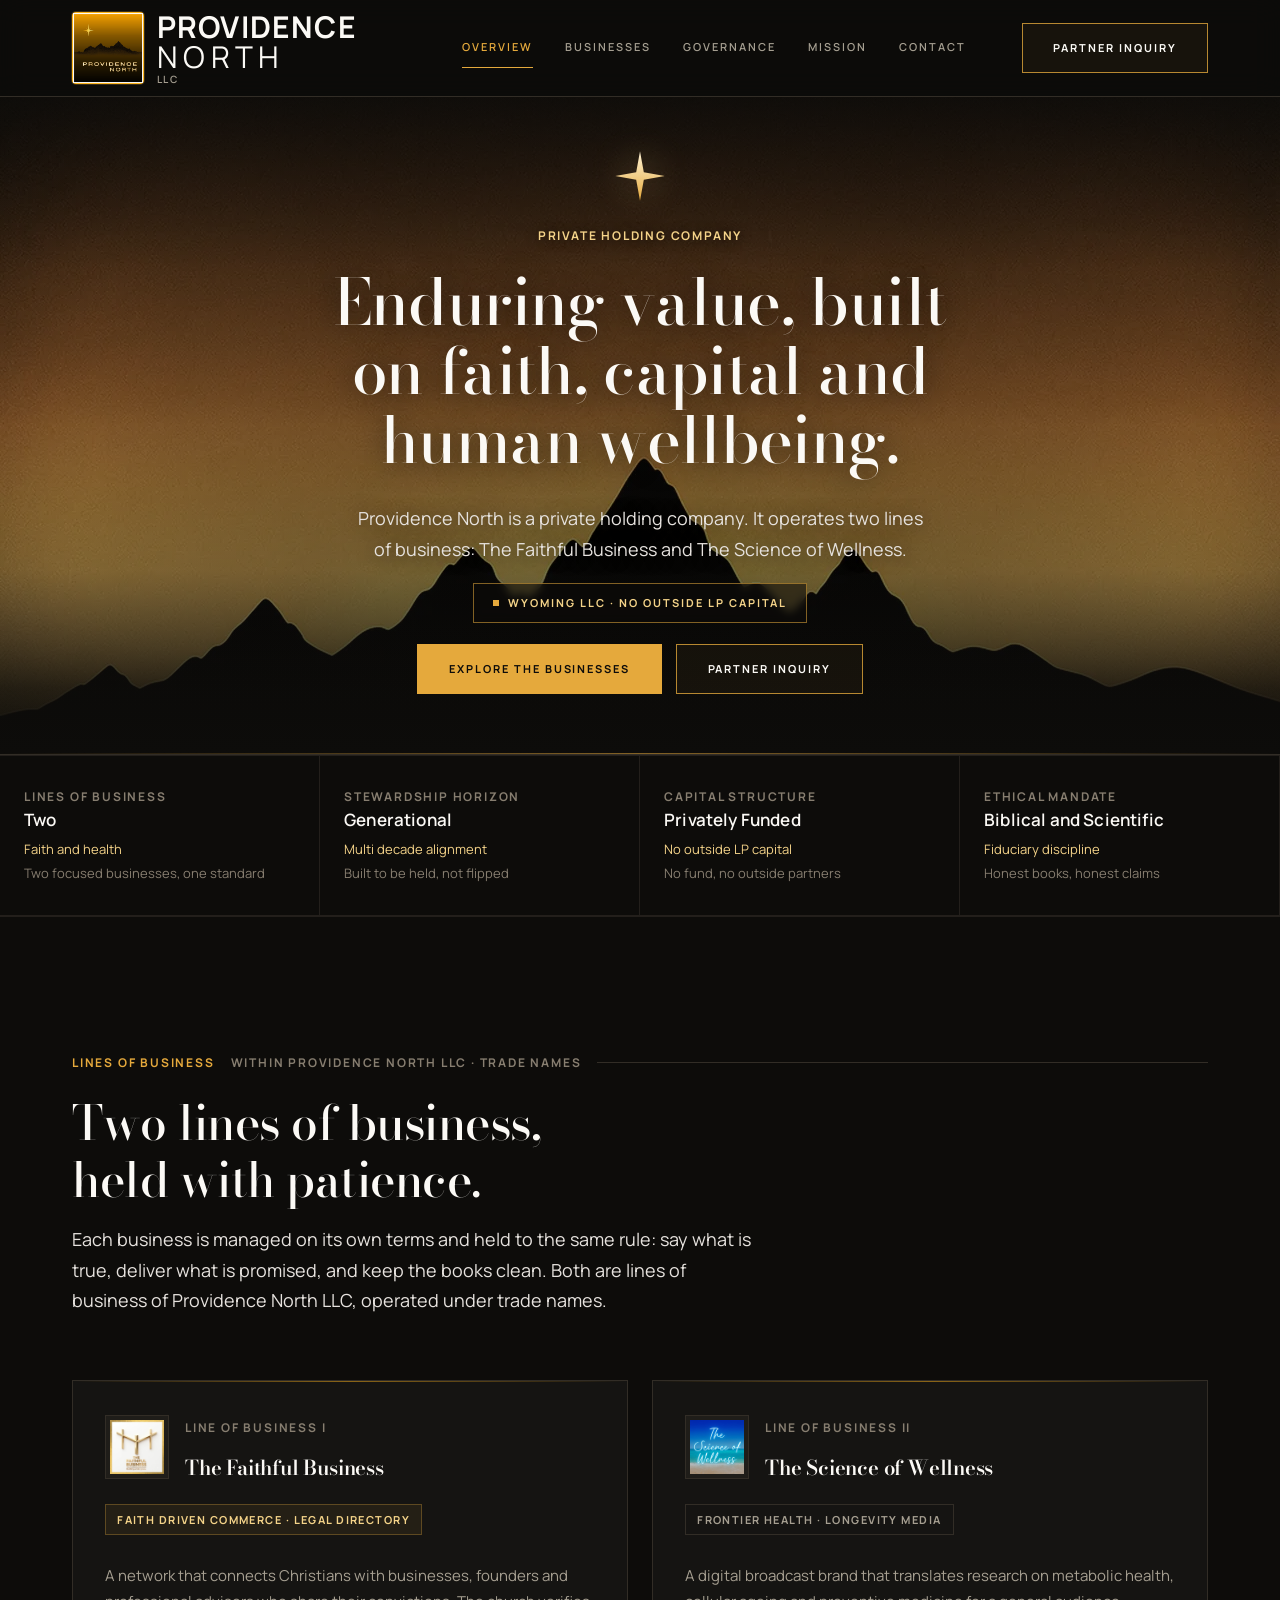
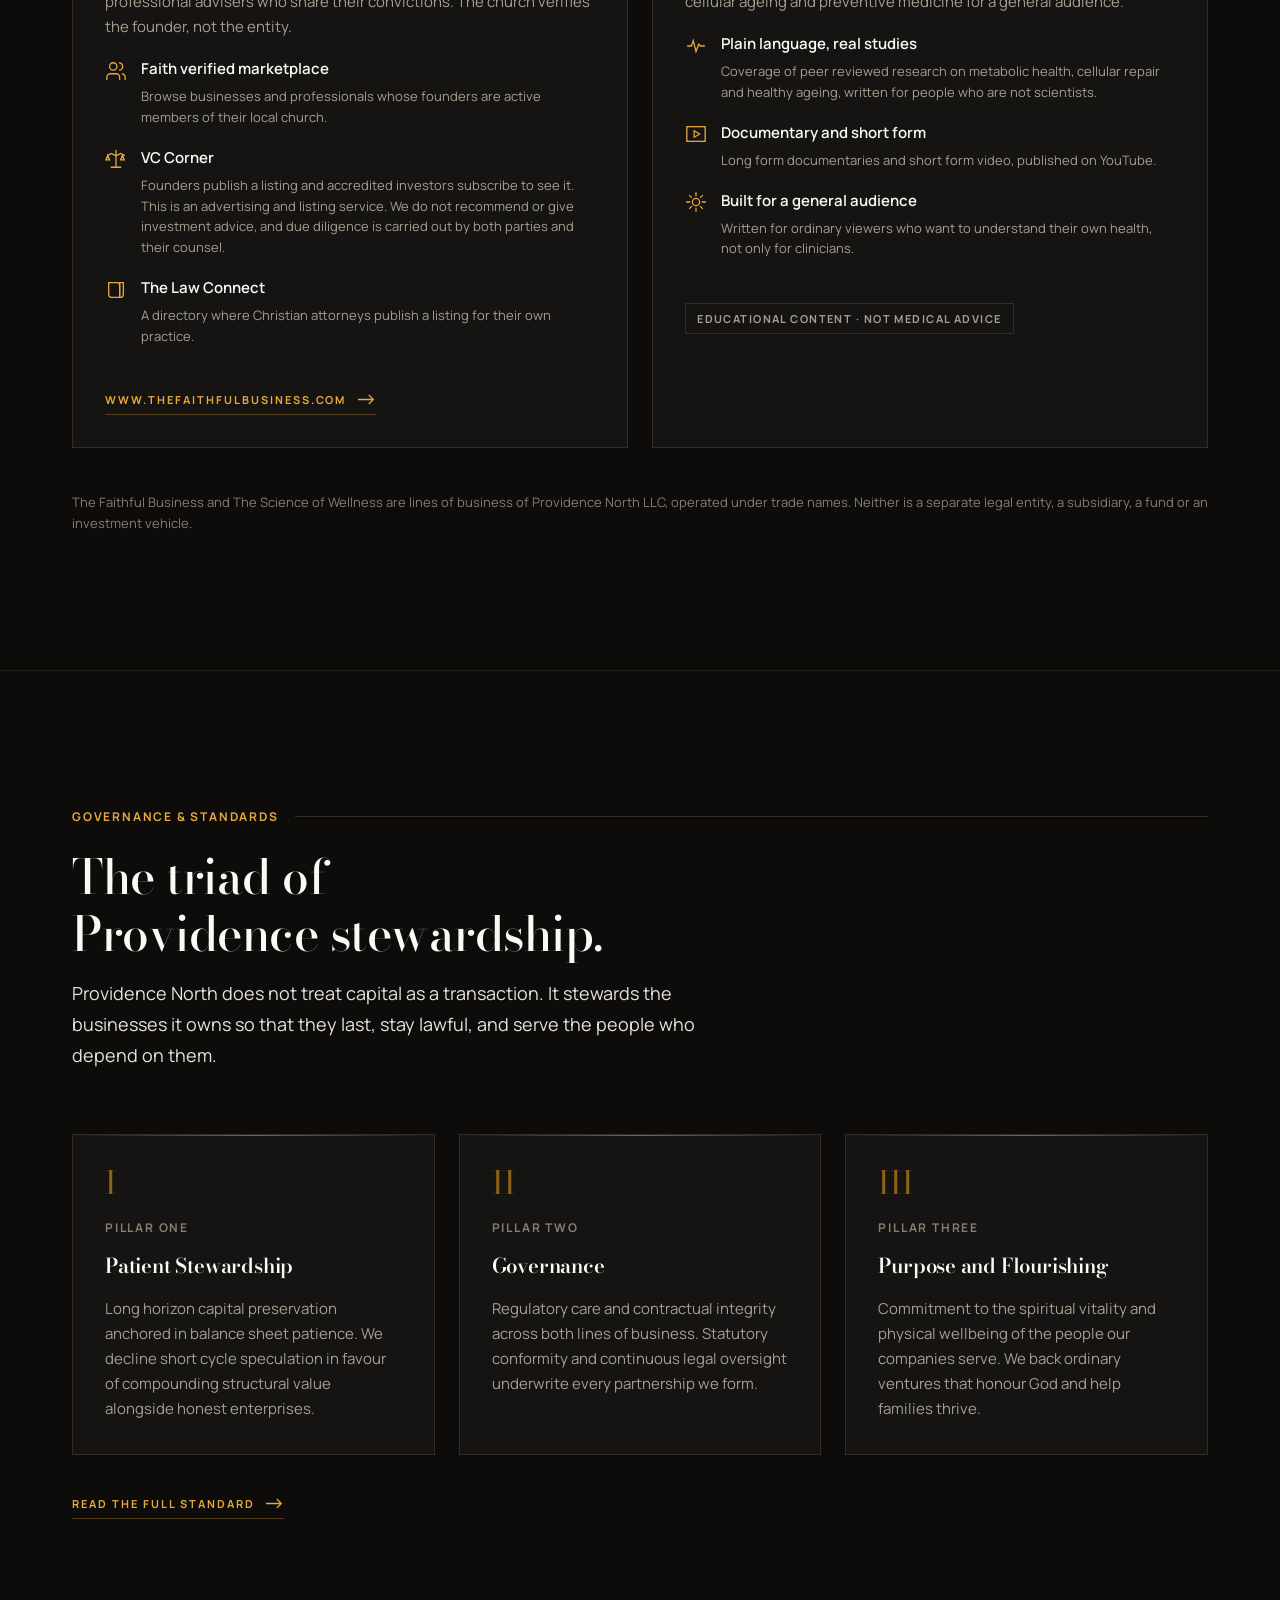
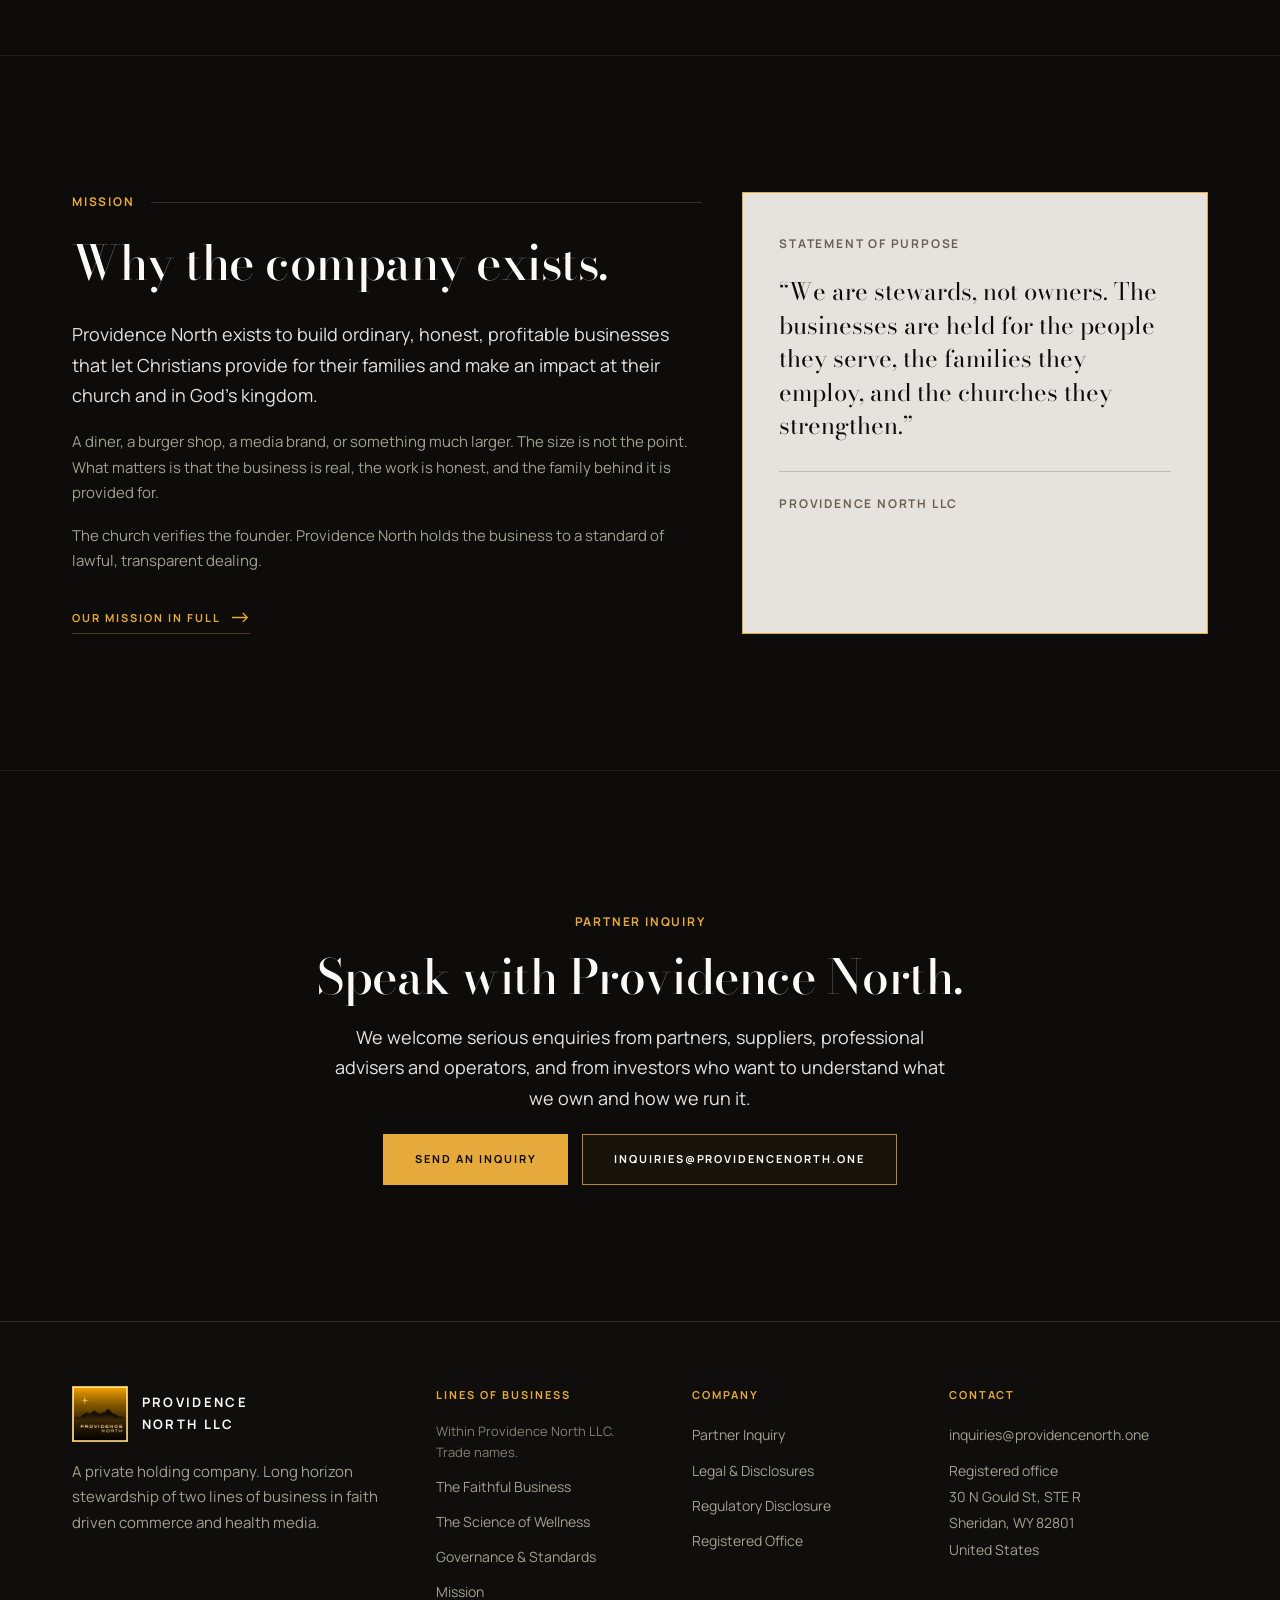
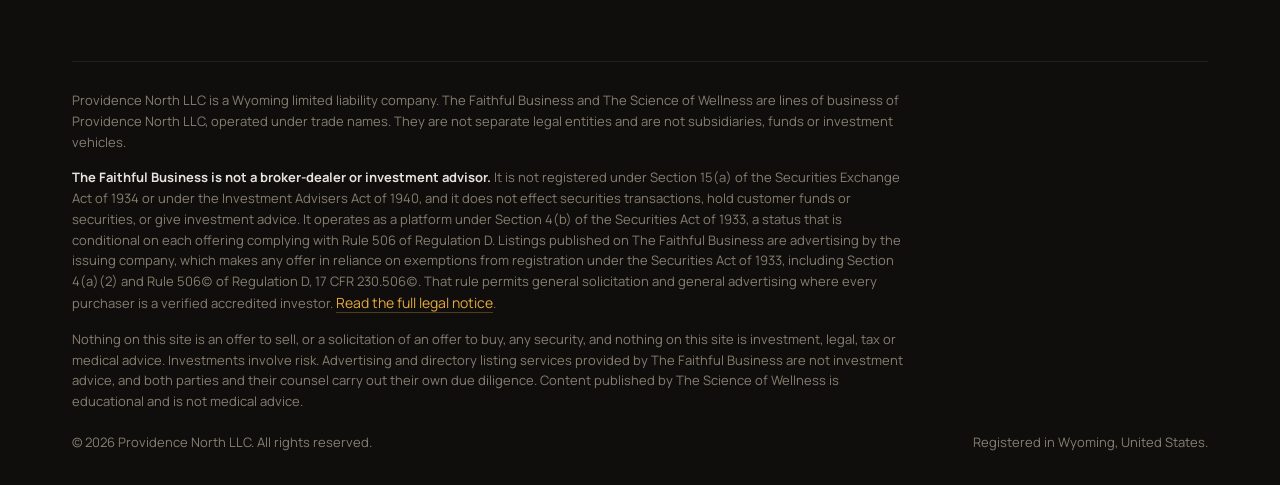
==== index.html @ 48fbd6d4 "Task 285: remove all Thailand references — delete Operations section (Bangkok, Thailand) from footer" ====
<!doctype html>
<html lang="en">
<head>
<meta charset="utf-8">
<meta name="viewport" content="width=device-width,initial-scale=1">
<title>Providence North LLC | Private holding company</title>
<meta name="description" content="Providence North LLC is a private Wyoming holding company operating The Faithful Business and The Science of Wellness.">
<link rel="canonical" href="https://providencenorth.one/index.html">
<meta property="og:type" content="website">
<meta property="og:site_name" content="Providence North LLC">
<meta property="og:title" content="Providence North LLC | Private holding company">
<meta property="og:description" content="Providence North LLC is a private Wyoming holding company operating The Faithful Business and The Science of Wellness.">
<meta property="og:url" content="https://providencenorth.one/index.html">
<meta property="og:image" content="https://providencenorth.one/og-image.jpg">
<meta name="twitter:card" content="summary_large_image">
<meta name="theme-color" content="#0D0C0A">
<link rel="icon" href="/favicon.svg" type="image/svg+xml">
<link rel="icon" href="/assets/img/favicon-32.png" sizes="32x32">
<link rel="apple-touch-icon" href="/assets/img/apple-touch-icon.png">
<link rel="preload" href="/assets/fonts/bodoni-moda-latin-400_700.woff2" as="font" type="font/woff2" crossorigin>
<link rel="preload" href="/assets/fonts/manrope-latin-400.woff2" as="font" type="font/woff2" crossorigin>
<link rel="stylesheet" href="/assets/css/main.css?v=76284c10">
<script type="application/ld+json">{"@context":"https://schema.org","@type":"Organization","name":"Providence North LLC","url":"https://providencenorth.one","logo":"https://providencenorth.one/assets/img/providence-north-logo.png","email":"inquiries@providencenorth.one","address":{"@type":"PostalAddress","streetAddress":"30 N Gould St, STE R","addressLocality":"Sheridan","addressRegion":"WY","postalCode":"82801","addressCountry":"US"},"subOrganization":[{"@type":"Organization","name":"The Faithful Business","url":"https://www.thefaithfulbusiness.com"},{"@type":"Organization","name":"The Science of Wellness"}]}</script>
</head>
<body>
<a class="skip" href="#main">Skip to content</a>
<header class="hdr">
  <div class="wrap hdr-in">
    <a class="brand" href="/" aria-label="Providence North LLC, home">
      <img class="brand-mark" src="/assets/img/brand-mark@2x.png" alt="" width="72" height="72">
      <span class="brand-txt">
        <span class="brand-name"><span class="ln1">Providence</span><span class="ln2">North</span></span>
        <span class="brand-sub">LLC</span>
      </span>
    </a>
    <nav class="nav" aria-label="Primary"><a href="/index.html" aria-current="page">Overview</a><a href="/portfolio.html">Businesses</a><a href="/governance.html">Governance</a><a href="/mission.html">Mission</a><a href="/contact.html">Contact</a></nav>
    <a class="btn btn-ghost hdr-cta" href="/contact.html">Partner Inquiry</a>
    <button class="burger" id="burger" aria-label="Menu" aria-expanded="false"><i></i><i></i><i></i></button>
  </div>
  <nav class="mnav" id="mnav" aria-label="Mobile"><a href="/index.html" aria-current="page">Overview</a><a href="/portfolio.html">Businesses</a><a href="/governance.html">Governance</a><a href="/mission.html">Mission</a><a href="/contact.html">Contact</a><a href="/contact.html">Partner Inquiry</a></nav>
</header>
<section class="hero">
  <div class="hero-bg"><picture>
    <source type="image/webp" sizes="100vw" srcset="/assets/img/sky-field-760.webp 760w, /assets/img/sky-field-1280.webp 1280w, /assets/img/sky-field-2400.webp 2400w">
    <source type="image/jpeg" sizes="100vw" srcset="/assets/img/sky-field-760.jpg 760w, /assets/img/sky-field-1280.jpg 1280w, /assets/img/sky-field-2400.jpg 2400w">
    <img src="/assets/img/sky-field-1280.jpg" alt="" role="presentation" fetchpriority="high" width="2400" height="1300">
  </picture></div>
  <div class="hero-scrim" aria-hidden="true"></div>
  <div class="wrap hero-in">
    <svg class="hero-star" width="64" height="64" viewBox="0 0 24 24" aria-hidden="true"><defs><linearGradient id="sg64" x1="0" y1="1" x2="0" y2="0"><stop offset="0" stop-color="#E5A93C"/><stop offset="1" stop-color="#FFF3D6"/></linearGradient></defs><path d="M12 1 L13.7 10.3 L23 12 L13.7 13.7 L12 23 L10.3 13.7 L1 12 L10.3 10.3 Z" fill="url(#sg64)"/></svg>
    <span class="label label-gold">Private holding company</span>
    <h1 class="display">Enduring value, built on faith, capital and human wellbeing.</h1>
    <p class="lead">Providence North is a private holding company. It operates two lines of business: The Faithful Business and The Science of Wellness.</p>
    <div class="hero-pill"><span class="dot"></span>Wyoming LLC &middot; No outside LP capital</div>
    <div class="hero-cta">
      <a class="btn btn-primary" href="/portfolio.html">Explore the businesses</a>
      <a class="btn btn-ghost" href="/contact.html">Partner Inquiry</a>
    </div>
  </div>
  <div class="hairline"></div>
</section>
<section aria-label="Company at a glance">
  <div class="pillars">
      <div class="pillar"><div class="label">Lines of Business</div><div class="k">Two</div><div class="v">Faith and health</div><div class="u">Two focused businesses, one standard</div></div>
      <div class="pillar"><div class="label">Stewardship Horizon</div><div class="k">Generational</div><div class="v">Multi decade alignment</div><div class="u">Built to be held, not flipped</div></div>
      <div class="pillar"><div class="label">Capital Structure</div><div class="k">Privately Funded</div><div class="v">No outside LP capital</div><div class="u">No fund, no outside partners</div></div>
      <div class="pillar"><div class="label">Ethical Mandate</div><div class="k">Biblical and Scientific</div><div class="v">Fiduciary discipline</div><div class="u">Honest books, honest claims</div></div>
  </div>
</section>
<section class="sec" id="portfolio">
  <div class="wrap">
    <div class="eyebrow-row"><span class="label label-gold">Lines of Business</span><span class="label">Within Providence North LLC &middot; Trade Names</span></div>
    <h2 class="h2" style="max-width:24ch">Two lines of business, held with patience.</h2>
    <p class="lead mt-s" style="max-width:62ch">Each business is managed on its own terms and held to the same rule: say what is true, deliver what is promised, and keep the books clean. Both are lines of business of Providence North LLC, operated under trade names.</p>

    <div class="grid2 mt-xl">
      <article class="card" id="faithful-business">
        <div class="entity-head">
          <img src="/assets/img/the-faithful-business-logo.png" alt="The Faithful Business logo">
          <div><span class="label">Line of Business I</span><h3 class="h3 mt-s">The Faithful Business</h3></div>
        </div>
        <span class="chip">Faith driven commerce &middot; Legal directory</span>
        <p class="body mt-m">A network that connects Christians with businesses, founders and professional advisers who share their convictions. The church verifies the founder, not the entity.</p>
        <div class="feat"><svg viewBox="0 0 24 24" fill="none" stroke="#E5A93C" stroke-width="1.4" stroke-linecap="square"><path d="M16 21v-2a4 4 0 0 0-4-4H6a4 4 0 0 0-4 4v2"/><circle cx="9" cy="7" r="4"/><path d="M22 21v-2a4 4 0 0 0-3-3.87"/><path d="M16 3.13A4 4 0 0 1 16 11"/></svg><div><div class="ft">Faith verified marketplace</div><div class="fb">Browse businesses and professionals whose founders are active members of their local church.</div></div></div>
        <div class="feat"><svg viewBox="0 0 24 24" fill="none" stroke="#E5A93C" stroke-width="1.4" stroke-linecap="square"><path d="M12 3v18M7 21h10M3 8l4-2 4 2M13 8l4-2 4 2"/><path d="M3 8l-2 5h4zM19 8l-2 5h4z"/></svg><div><div class="ft">VC Corner</div><div class="fb">Founders publish a listing and accredited investors subscribe to see it. This is an advertising and listing service. We do not recommend or give investment advice, and due diligence is carried out by both parties and their counsel.</div></div></div>
        <div class="feat"><svg viewBox="0 0 24 24" fill="none" stroke="#E5A93C" stroke-width="1.4" stroke-linecap="square"><path d="M4 4h9a3 3 0 0 1 3 3v13H7a3 3 0 0 1-3-3z"/><path d="M20 4h-4v16h1a3 3 0 0 0 3-3z"/></svg><div><div class="ft">The Law Connect</div><div class="fb">A directory where Christian attorneys publish a listing for their own practice.</div></div></div>
        <a class="tlink mt-l" href="https://www.thefaithfulbusiness.com" rel="noopener" target="_blank" style="display:inline-flex">www.thefaithfulbusiness.com <svg class="chev" viewBox="0 0 20 12" width="18" height="11" fill="none" stroke="#E5A93C" stroke-width="1.4"><path d="M0 6h17M12 1l5 5-5 5"/></svg></a>
      </article>

      <article class="card" id="science-of-wellness">
        <div class="entity-head">
          <img src="/assets/img/the-science-of-wellness-logo.png" alt="The Science of Wellness logo">
          <div><span class="label">Line of Business II</span><h3 class="h3 mt-s">The Science of Wellness</h3></div>
        </div>
        <span class="chip chip-mute">Frontier health &middot; Longevity media</span>
        <p class="body mt-m">A digital broadcast brand that translates research on metabolic health, cellular ageing and preventive medicine for a general audience.</p>
        <div class="feat"><svg viewBox="0 0 24 24" fill="none" stroke="#E5A93C" stroke-width="1.4" stroke-linecap="square"><path d="M3 12h4l2-6 3 12 3-8 2 2h4"/></svg><div><div class="ft">Plain language, real studies</div><div class="fb">Coverage of peer reviewed research on metabolic health, cellular repair and healthy ageing, written for people who are not scientists.</div></div></div>
        <div class="feat"><svg viewBox="0 0 24 24" fill="none" stroke="#E5A93C" stroke-width="1.4" stroke-linecap="square"><rect x="2" y="4" width="20" height="16"/><path d="M10 8.5l6 3.5-6 3.5z"/></svg><div><div class="ft">Documentary and short form</div><div class="fb">Long form documentaries and short form video, published on YouTube.</div></div></div>
        <div class="feat"><svg viewBox="0 0 24 24" fill="none" stroke="#E5A93C" stroke-width="1.4" stroke-linecap="square"><circle cx="12" cy="12" r="4"/><path d="M12 2v3M12 19v3M2 12h3M19 12h3M5 5l2 2M17 17l2 2M19 5l-2 2M7 17l-2 2"/></svg><div><div class="ft">Built for a general audience</div><div class="fb">Written for ordinary viewers who want to understand their own health, not only for clinicians.</div></div></div>
        <span class="chip chip-mute mt-l" style="display:inline-flex">Educational content &middot; Not medical advice</span>
      </article>
    </div>
    <p class="small mt-l">The Faithful Business and The Science of Wellness are lines of business of Providence North LLC, operated under trade names. Neither is a separate legal entity, a subsidiary, a fund or an investment vehicle.</p>
  </div>
</section>
<section class="sec" id="governance">
  <div class="wrap">
    <div class="eyebrow-row"><span class="label label-gold">Governance &amp; Standards</span></div>
    <h2 class="h2" style="max-width:26ch">The triad of Providence stewardship.</h2>
    <p class="lead mt-s" style="max-width:62ch">Providence North does not treat capital as a transaction. It stewards the businesses it owns so that they last, stay lawful, and serve the people who depend on them.</p>
    <div class="grid3 mt-xl">
      <div class="card">
        <span class="triad-no">I</span>
        <span class="label mt-s" style="display:block">Pillar One</span>
        <h3 class="h3 mt-s">Patient Stewardship</h3>
        <p class="body mt-s">Long horizon capital preservation anchored in balance sheet patience. We decline short cycle speculation in favour of compounding structural value alongside honest enterprises.</p>
      </div>
      <div class="card">
        <span class="triad-no">II</span>
        <span class="label mt-s" style="display:block">Pillar Two</span>
        <h3 class="h3 mt-s">Governance</h3>
        <p class="body mt-s">Regulatory care and contractual integrity across both lines of business. Statutory conformity and continuous legal oversight underwrite every partnership we form.</p>
      </div>
      <div class="card">
        <span class="triad-no">III</span>
        <span class="label mt-s" style="display:block">Pillar Three</span>
        <h3 class="h3 mt-s">Purpose and Flourishing</h3>
        <p class="body mt-s">Commitment to the spiritual vitality and physical wellbeing of the people our companies serve. We back ordinary ventures that honour God and help families thrive.</p>
      </div>
    </div>
    <a class="tlink mt-l" href="/governance.html" style="display:inline-flex;margin-top:2.5rem">Read the full standard <svg class="chev" viewBox="0 0 20 12" width="18" height="11" fill="none" stroke="#E5A93C" stroke-width="1.4"><path d="M0 6h17M12 1l5 5-5 5"/></svg></a>
  </div>
</section>
<section class="sec" id="mission">
  <div class="wrap">
    <div class="split">
      <div>
        <div class="eyebrow-row"><span class="label label-gold">Mission</span></div>
        <h2 class="h2">Why the company exists.</h2>
        <div class="stack mt-m">
          <p class="lead">Providence North exists to build ordinary, honest, profitable businesses that let Christians provide for their families and make an impact at their church and in God's kingdom.</p>
          <p class="body">A diner, a burger shop, a media brand, or something much larger. The size is not the point. What matters is that the business is real, the work is honest, and the family behind it is provided for.</p>
          <p class="body">The church verifies the founder. Providence North holds the business to a standard of lawful, transparent dealing.</p>
        </div>
        <a class="tlink mt-l" href="/mission.html" style="display:inline-flex;margin-top:2.2rem">Our mission in full <svg class="chev" viewBox="0 0 20 12" width="18" height="11" fill="none" stroke="#E5A93C" stroke-width="1.4"><path d="M0 6h17M12 1l5 5-5 5"/></svg></a>
      </div>
      <div class="ivory">
        <span class="label">Statement of Purpose</span>
        <p style="font-family:var(--font-display);font-size:1.5rem;line-height:1.4;margin-top:1.2rem;color:#0D0C0A">
          &ldquo;We are stewards, not owners. The businesses are held for the people they serve, the families they employ, and the churches they strengthen.&rdquo;
        </p>
        <hr class="mt-l" style="border:0;height:1px;background:rgba(13,12,10,.18);margin:1.75rem 0 1.1rem">
        <span class="label">Providence North LLC</span>
      </div>
    </div>
  </div>
</section>
<section class="sec">
  <div class="wrap center">
    <span class="label label-gold">Partner Inquiry</span>
    <h2 class="h2 mt-s" style="max-width:22ch;margin-left:auto;margin-right:auto">Speak with Providence North.</h2>
    <p class="lead mt-s" style="max-width:56ch;margin-left:auto;margin-right:auto">We welcome serious enquiries from partners, suppliers, professional advisers and operators, and from investors who want to understand what we own and how we run it.</p>
    <div class="hero-cta">
      <a class="btn btn-primary" href="/contact.html">Send an inquiry</a>
      <a class="btn btn-ghost" href="mailto:inquiries@providencenorth.one">inquiries@providencenorth.one</a>
    </div>
  </div>
</section>
<footer class="ftr">
  <div class="wrap">
    <div class="ftr-grid">
      <div>
        <div class="ftr-brand">
          <img src="/assets/img/brand-mark@2x.png" alt="Providence North LLC" width="64" height="64">
          <span class="n">Providence<br>North LLC</span>
        </div>
        <p class="body" style="max-width:34ch">A private holding company. Long horizon stewardship of two lines of business in faith driven commerce and health media.</p>
      </div>
      <div>
        <h5>Lines of Business</h5>
        <p class="small" style="margin:.35rem 0 .6rem">Within Providence North LLC. Trade&nbsp;names.</p>
        <ul>
          <li><a href="/portfolio.html#faithful-business">The Faithful Business</a></li>
          <li><a href="/portfolio.html#science-of-wellness">The Science of Wellness</a></li>
          <li><a href="/governance.html">Governance &amp; Standards</a></li>
          <li><a href="/mission.html">Mission</a></li>
        </ul>
      </div>
      <div>
        <h5>Company</h5>
        <ul>
          <li><a href="/contact.html">Partner Inquiry</a></li>
          <li><a href="/legal.html">Legal &amp; Disclosures</a></li>
          <li><a href="/governance.html#disclosure">Regulatory Disclosure</a></li>
          <li><a href="/contact.html">Registered Office</a></li>
        </ul>
      </div>
      <div>
        <h5>Contact</h5>
        <ul>
          <li><a href="mailto:inquiries@providencenorth.one">inquiries@providencenorth.one</a></li>
          <li><span class="f">Registered office<br>30 N Gould St, STE R<br>Sheridan, WY 82801<br>United States</span></li>
        </ul>
      </div>
    </div>
    <div class="legal">
      <p class="small">Providence North LLC is a Wyoming limited liability company. The Faithful Business and The Science of Wellness are lines of business of Providence North LLC, operated under trade names. They are not separate legal entities and are not subsidiaries, funds or investment vehicles.</p>
      <p class="small"><strong>The Faithful Business is not a broker-dealer or investment advisor.</strong> It is not registered under Section 15(a) of the Securities Exchange Act of 1934 or under the Investment Advisers Act of 1940, and it does not effect securities transactions, hold customer funds or securities, or give investment advice. It operates as a platform under Section 4(b) of the Securities Act of 1933, a status that is conditional on each offering complying with Rule 506 of Regulation D. Listings published on The Faithful Business are advertising by the issuing company, which makes any offer in reliance on exemptions from registration under the Securities Act of 1933, including Section 4(a)(2) and Rule 506(c) of Regulation D, 17 CFR 230.506(c). That rule permits general solicitation and general advertising where every purchaser is a verified accredited investor. <a href="/legal.html">Read the full legal notice</a>.</p>
      <p class="small">Nothing on this site is an offer to sell, or a solicitation of an offer to buy, any security, and nothing on this site is investment, legal, tax or medical advice. Investments involve risk. Advertising and directory listing services provided by The Faithful Business are not investment advice, and both parties and their counsel carry out their own due diligence. Content published by The Science of Wellness is educational and is not medical advice.</p>
      <div class="copy">
        <span class="small">&copy; 2026 Providence North LLC. All rights reserved.</span>
        <span class="small">Registered in Wyoming, United States.</span>
      </div>
    </div>
  </div>
</footer>
<script src="/assets/js/main.js" defer></script>
</body></html>
---- assets/css/main.css ----
/* Providence North LLC — self-hosted brand fonts.
   Bodoni Moda (headlines) + Manrope (body), latin + latin-ext subsets.
   Sourced from Google Fonts under the SIL Open Font License 1.1.
   Self-hosted to remove the third-party CDN dependency and the FOUC risk. */
@font-face{font-family:'Bodoni Moda';font-style:normal;font-weight:400 700;font-display:swap;src:url('/assets/fonts/bodoni-moda-latinext-400_700.woff2') format('woff2');unicode-range:U+0100-02BA, U+02BD-02C5, U+02C7-02CC, U+02CE-02D7, U+02DD-02FF, U+0304, U+0308, U+0329, U+1D00-1DBF, U+1E00-1E9F, U+1EF2-1EFF, U+2020, U+20A0-20AB, U+20AD-20C0, U+2113, U+2C60-2C7F, U+A720-A7FF}
@font-face{font-family:'Bodoni Moda';font-style:normal;font-weight:400 700;font-display:swap;src:url('/assets/fonts/bodoni-moda-latin-400_700.woff2') format('woff2');unicode-range:U+0000-00FF, U+0131, U+0152-0153, U+02BB-02BC, U+02C6, U+02DA, U+02DC, U+0304, U+0308, U+0329, U+2000-206F, U+20AC, U+2122, U+2191, U+2193, U+2212, U+2215, U+FEFF, U+FFFD}
@font-face{font-family:'Manrope';font-style:normal;font-weight:400;font-display:swap;src:url('/assets/fonts/manrope-latinext-400.woff2') format('woff2');unicode-range:U+0100-02BA, U+02BD-02C5, U+02C7-02CC, U+02CE-02D7, U+02DD-02FF, U+0304, U+0308, U+0329, U+1D00-1DBF, U+1E00-1E9F, U+1EF2-1EFF, U+2020, U+20A0-20AB, U+20AD-20C0, U+2113, U+2C60-2C7F, U+A720-A7FF}
@font-face{font-family:'Manrope';font-style:normal;font-weight:400;font-display:swap;src:url('/assets/fonts/manrope-latin-400.woff2') format('woff2');unicode-range:U+0000-00FF, U+0131, U+0152-0153, U+02BB-02BC, U+02C6, U+02DA, U+02DC, U+0304, U+0308, U+0329, U+2000-206F, U+20AC, U+2122, U+2191, U+2193, U+2212, U+2215, U+FEFF, U+FFFD}
@font-face{font-family:'Manrope';font-style:normal;font-weight:600;font-display:swap;src:url('/assets/fonts/manrope-latinext-400.woff2') format('woff2');unicode-range:U+0100-02BA, U+02BD-02C5, U+02C7-02CC, U+02CE-02D7, U+02DD-02FF, U+0304, U+0308, U+0329, U+1D00-1DBF, U+1E00-1E9F, U+1EF2-1EFF, U+2020, U+20A0-20AB, U+20AD-20C0, U+2113, U+2C60-2C7F, U+A720-A7FF}
@font-face{font-family:'Manrope';font-style:normal;font-weight:600;font-display:swap;src:url('/assets/fonts/manrope-latin-400.woff2') format('woff2');unicode-range:U+0000-00FF, U+0131, U+0152-0153, U+02BB-02BC, U+02C6, U+02DA, U+02DC, U+0304, U+0308, U+0329, U+2000-206F, U+20AC, U+2122, U+2191, U+2193, U+2212, U+2215, U+FEFF, U+FFFD}
@font-face{font-family:'Manrope';font-style:normal;font-weight:700;font-display:swap;src:url('/assets/fonts/manrope-latinext-400.woff2') format('woff2');unicode-range:U+0100-02BA, U+02BD-02C5, U+02C7-02CC, U+02CE-02D7, U+02DD-02FF, U+0304, U+0308, U+0329, U+1D00-1DBF, U+1E00-1E9F, U+1EF2-1EFF, U+2020, U+20A0-20AB, U+20AD-20C0, U+2113, U+2C60-2C7F, U+A720-A7FF}
@font-face{font-family:'Manrope';font-style:normal;font-weight:700;font-display:swap;src:url('/assets/fonts/manrope-latin-400.woff2') format('woff2');unicode-range:U+0000-00FF, U+0131, U+0152-0153, U+02BB-02BC, U+02C6, U+02DA, U+02DC, U+0304, U+0308, U+0329, U+2000-206F, U+20AC, U+2122, U+2191, U+2193, U+2212, U+2215, U+FEFF, U+FFFD}

/* Providence North LLC — main.css
   Palette and type tokens are taken from the Providence North brand mark
   (gold hour sky over an obsidian ridgeline) and the designer's
   "Providence Sovereign" DESIGN.md token set. Zero border radius throughout.
   ------------------------------------------------------------------------ */

:root{
  /* Obsidian core + stratified surfaces */
  --obsidian:#0D0C0A;
  --surface-0:#0F0E0C;
  --surface-1:#151412;
  --surface-2:#1F1D19;
  --surface-3:#2A2722;
  --surface-4:#363432;

  /* Metal ramp: sampled directly off the logo sky */
  --gold:#E5A93C;
  --champagne:#F4D389;
  --bronze:#C2841E;
  --gold-deep:#8A6416;

  /* Ink */
  --ivory:#FBF9F5;
  --bone:#E6E2DE;
  --muted:#A69F91;
  --dim:#877E70;

  /* Hairlines */
  --line:#231F1B;
  --line-2:#322D26;
  --line-gold:rgba(229,169,60,.30);
  --line-gold-strong:rgba(229,169,60,.55);

  --font-display:'Bodoni Moda',"Times New Roman",serif;
  --font-body:'Manrope',ui-sans-serif,system-ui,sans-serif;

  --track:.18em;
  --max:1320px;
  --gut:1.25rem;

  --glow:0 0 24px -4px rgba(229,169,60,.18);
}

*,*::before,*::after{box-sizing:border-box;border-radius:0}
html{-webkit-text-size-adjust:100%;scroll-behavior:smooth}
body{
  margin:0;background:var(--obsidian);color:var(--ivory);
  font-family:var(--font-body);font-size:1rem;line-height:1.65;font-weight:400;
  -webkit-font-smoothing:antialiased;text-rendering:optimizeLegibility;
  overflow-x:hidden;
}
img{max-width:100%;height:auto;display:block}
a{color:inherit;text-decoration:none}
h1,h2,h3,h4{font-family:var(--font-display);font-weight:500;margin:0;letter-spacing:-.01em}
p{margin:0}
::selection{background:var(--gold);color:var(--obsidian)}
:focus-visible{outline:2px solid var(--gold);outline-offset:3px}

/* ---------- layout ---------- */
.wrap{width:100%;max-width:var(--max);margin:0 auto;padding:0 var(--gut)}
.wrap-narrow{max-width:860px}
.sec{padding:5.5rem 0;border-top:1px solid var(--line)}
.sec:first-of-type{border-top:0}
@media(min-width:768px){ .sec{padding:7rem 0} :root{--gut:2.5rem} }
@media(min-width:1200px){ .sec{padding:8.5rem 0} :root{--gut:4.5rem} }

/* ---------- type ---------- */
.label{
  font-family:var(--font-body);font-size:.75rem;font-weight:700;
  letter-spacing:.15em;text-transform:uppercase;color:var(--dim);
}
.label-gold{color:var(--gold)}
.display{font-size:2.2rem;line-height:1.14;font-weight:500;text-wrap:balance}
@media(min-width:768px){ .display{font-size:3.4rem;line-height:1.1} }
@media(min-width:1200px){ .display{font-size:4rem;line-height:1.08} }
.h2{font-size:1.85rem;line-height:1.18;text-wrap:balance}
@media(min-width:768px){ .h2{font-size:2.45rem} }
@media(min-width:1200px){ .h2{font-size:3rem} }
.h3{font-size:1.28rem;line-height:1.28;font-weight:600}
.lead{font-size:1.0625rem;line-height:1.7;color:var(--bone)}
@media(min-width:768px){ .lead{font-size:1.125rem} }
.body{font-size:.9375rem;line-height:1.68;color:var(--muted)}
.small{font-size:.8125rem;line-height:1.6;color:var(--dim)}
.rule-gold{height:1px;border:0;margin:0;
  background:linear-gradient(90deg,transparent 0%,var(--gold) 35%,var(--gold) 65%,transparent 100%)}
.glowline{position:relative}
.glowline::before{content:"";position:absolute;top:0;left:0;right:0;height:1px;
  background:linear-gradient(90deg,transparent,var(--gold),transparent)}

/* ---------- buttons ---------- */
.btn{
  display:inline-flex;align-items:center;gap:.6rem;
  font-family:var(--font-body);font-size:.6875rem;font-weight:700;
  letter-spacing:var(--track);text-transform:uppercase;
  padding:.95rem 1.9rem;border:1px solid transparent;cursor:pointer;
  transition:background-color .2s ease,color .2s ease,border-color .2s ease,box-shadow .25s ease;
}
.btn-primary{background:var(--gold);color:var(--obsidian)}
.btn-primary:hover{background:var(--champagne);box-shadow:var(--glow)}
.btn-ghost{background:rgba(229,169,60,.05);color:var(--ivory);border-color:rgba(229,169,60,.78)}
.btn-ghost:hover{background:var(--surface-2);border-color:var(--champagne)}
.tlink{
  display:inline-flex;align-items:center;gap:.7rem;
  font-size:.6875rem;font-weight:700;letter-spacing:var(--track);text-transform:uppercase;
  color:var(--gold);padding-bottom:.35rem;border-bottom:1px solid var(--line-gold);
  transition:border-color .2s ease,color .2s ease;
}
.tlink:hover{border-color:var(--gold);color:var(--champagne)}
.tlink .chev{transition:transform .2s ease}
.tlink:hover .chev{transform:translateX(4px)}

/* ---------- header ---------- */
.hdr{position:sticky;top:0;z-index:60;background:rgba(13,12,10,.92);
  -webkit-backdrop-filter:blur(14px);backdrop-filter:blur(14px);
  border-bottom:1px solid var(--line-2)}
.hdr-in{display:flex;align-items:center;gap:1.25rem;height:96px}
@media(max-width:520px){ .hdr-in{height:80px} }
.brand{display:flex;align-items:center;gap:.8rem;flex:0 0 auto;padding-right:.25rem}
/* The mark is Kevin's supplied Providence North logo artwork, drawn larger than the
   old 40px placeholder so the star, ridge line and wordmark all stay readable. */
.brand-mark{width:72px;height:72px;flex:0 0 auto;border-radius:4px;
  box-shadow:0 0 0 1px rgba(229,169,60,.22)}
/* Two-line wordmark lockup (task 279). The name is set on two stacked lines sized to
   the mark: 30px x .98 line-height x 2 lines = 58.8px, plus the LLC tag = 71.2px,
   against a 72px mark. The block therefore fills the header height top to bottom
   instead of floating small beside the logo.
   letter-spacing: line 1 carries ten characters so it is tightened; line 2 uses the
   site's standard --track, which spreads NORTH out until the two lines read as one
   block rather than a long line over a short one. */
.brand-txt{display:flex;flex-direction:column;justify-content:center;gap:.15rem}
.brand-name{display:flex;flex-direction:column;font-family:var(--font-body);
  font-size:1.875rem;font-weight:700;line-height:.98;text-transform:uppercase;
  color:var(--ivory);white-space:nowrap}
.brand-name .ln1{letter-spacing:.04em}
/* Task 280 — weight split in the wordmark: "Providence" is the bold line, "North"
   is set regular. Both weights are real rather than synthesised: the self-hosted
   Manrope file is a variable font (wght 200..800) and the engine instantiates the
   axis from the declared face, measured at +8.7px of advance width on the same
   string at 700 vs 400 (t280/metrics-before.json, `probe`). */
.brand-name .ln2{font-weight:400;letter-spacing:var(--track)}
.brand-sub{font-size:.625rem;font-weight:600;letter-spacing:.15em;line-height:1;
  text-transform:uppercase;color:var(--muted)}
/* 1024-1279px is the tight band: the nav is on screen and shares the row with the
   lockup. Measured ceiling at 1024px is a 184px line, so the name runs 27px -> 30px
   across the band and meets the 28px below it and the 30px above it at both ends. */
@media(max-width:1023px){ .brand-name{font-size:1.75rem} }
@media(min-width:1024px) and (max-width:1279px){
  .brand-name{font-size:clamp(1.6875rem,.935rem + 1.1765vw,1.875rem)} }
@media(max-width:520px){ .brand-sub{display:none} .brand-mark{width:56px;height:56px} }
.nav{margin-left:auto;display:none;align-items:center;gap:2rem}
.nav a{font-size:.6875rem;font-weight:600;letter-spacing:var(--track);
  text-transform:uppercase;color:var(--muted);padding:.68rem 0;
  border-bottom:1px solid transparent;transition:color .18s ease,border-color .18s ease}
.nav a:hover{color:var(--ivory)}
.nav a[aria-current="page"]{color:var(--gold);border-bottom-color:var(--gold)}
.hdr-cta{display:none;margin-left:2.25rem}
@media(min-width:1024px){ .nav{display:flex} .hdr-cta{display:inline-flex} }
/* 16px of padding all round keeps the tap target at 44px+ on a phone. */
.burger{margin-left:auto;display:inline-flex;flex-direction:column;gap:5px;
  background:none;border:0;padding:1rem;min-width:44px;min-height:44px;
  align-items:center;justify-content:center;border-radius:4px;cursor:pointer}
.burger:hover{background:rgba(229,169,60,.10)}
.burger i{display:block;width:22px;height:1px;background:var(--ivory)}
@media(min-width:1024px){ .burger{display:none} }
.mnav{display:none;border-top:1px solid var(--line-2);background:var(--obsidian);
  padding:0 var(--gut) calc(.5rem + env(safe-area-inset-bottom,0px))}
.mnav.open{display:block}
.mnav a{display:block;padding:1rem 0;border-bottom:1px solid var(--line);
  font-size:.75rem;font-weight:600;letter-spacing:var(--track);text-transform:uppercase;color:var(--muted)}
.mnav a[aria-current="page"]{color:var(--gold)}

/* ---------- hero ---------- */
.hero{position:relative;isolation:isolate;overflow:hidden;
  border-bottom:1px solid var(--line-2)}
.hero-bg{position:absolute;inset:0;z-index:-2}
.hero-bg picture{position:absolute;inset:0;display:block}
/* The banner is a multi-peak ridge with the top half left as open sky. The framing
   is biased upward so the range sits along the lower third of the hero and the
   headline, subhead and pill all fall on sky rather than on the silhouette. */
.hero-bg img{width:100%;height:100%;object-fit:cover;object-position:50% 28%}
.hero-bg::after{content:"";position:absolute;inset:0;
  background:linear-gradient(180deg,rgba(13,12,10,.90) 0%,rgba(13,12,10,.62) 10%,rgba(13,12,10,.30) 26%,rgba(13,12,10,.22) 50%,rgba(13,12,10,.42) 72%,rgba(13,12,10,.88) 90%,var(--obsidian) 100%)}
.hero-scrim{position:absolute;inset:0;z-index:-1;
  background:radial-gradient(ellipse 82% 72% at 50% 42%,rgba(13,12,10,.38) 0%,rgba(13,12,10,.26) 45%,rgba(13,12,10,.08) 74%,rgba(13,12,10,0) 100%)}
.hero-in{position:relative;padding:2rem 1.25rem 2.5rem;text-align:center}
@media(min-width:768px){ .hero-in{padding:3.25rem 2rem 3.75rem} }
.hero-star{width:54px;height:54px;margin:0 auto 1.15rem;display:block;
  filter:drop-shadow(0 0 18px rgba(244,211,137,.42))}
.hero h1{margin:1.25rem auto 0;max-width:19ch;color:var(--ivory);
  text-shadow:0 2px 26px rgba(13,12,10,.62)}
@media(min-width:1024px){ .hero h1{max-width:17ch} }
.hero .lead{margin:1.75rem auto 0;max-width:52ch;color:var(--bone);
  text-shadow:0 1px 18px rgba(13,12,10,.55)}
.hero-pill{display:inline-flex;align-items:center;gap:.6rem;margin-top:1.2rem;
  padding:.6rem 1.15rem;border:1px solid rgba(229,169,60,.55);
  -webkit-backdrop-filter:blur(4px);backdrop-filter:blur(4px);
  background:rgba(13,12,10,.55);
  font-size:.6875rem;font-weight:700;letter-spacing:var(--track);
  text-transform:uppercase;color:var(--champagne)}
.hero-pill .dot{width:6px;height:6px;background:var(--gold);flex:0 0 auto}
.hero-cta{display:flex;flex-wrap:wrap;gap:.9rem;justify-content:center;margin-top:1.3rem}
.hero-in .label{color:var(--champagne);text-shadow:0 1px 12px rgba(13,12,10,.7)}
.hairline{position:absolute;left:0;right:0;bottom:0;height:1px;
  background:linear-gradient(90deg,transparent,var(--line-gold-strong),transparent)}

/* Below 1280px the hero crop shows a brighter, narrower slice of the artwork and the
   text stack occupies most of the hero, so the overlay is deepened to hold WCAG AA.
   Measured worst case behind the glyph boxes: h1 8.2:1, lead 6.3:1, pill 13.6:1. */
@media(max-width:1279px){
  .hero-bg::after{background:linear-gradient(180deg,rgba(13,12,10,.90) 0%,rgba(13,12,10,.62) 12%,rgba(13,12,10,.52) 24%,rgba(13,12,10,.48) 50%,rgba(13,12,10,.54) 76%,rgba(13,12,10,.90) 92%,var(--obsidian) 100%)}
  .hero-scrim{background:radial-gradient(ellipse 82% 72% at 50% 42%,rgba(13,12,10,.62) 0%,rgba(13,12,10,.46) 45%,rgba(13,12,10,.14) 74%,rgba(13,12,10,0) 100%)}
}

/* ---------- pillars ---------- */
.pillars{display:grid;grid-template-columns:1fr;border-top:1px solid var(--line)}
@media(min-width:640px){ .pillars{grid-template-columns:1fr 1fr} }
@media(min-width:1024px){ .pillars{grid-template-columns:repeat(4,1fr)} }
.pillar{padding:1.9rem 1.5rem;border-bottom:1px solid var(--line);
  border-right:1px solid var(--line)}
.pillar .k{font-size:1.0625rem;font-weight:600;color:var(--ivory);
  font-family:var(--font-body);letter-spacing:.01em}
.pillar .v{font-size:.8125rem;color:var(--champagne);margin-top:.3rem}
.pillar .u{font-size:.8125rem;color:var(--dim);margin-top:.15rem}

/* ---------- cards ---------- */
.grid2{display:grid;grid-template-columns:1fr;gap:1.5rem}
@media(min-width:900px){ .grid2{grid-template-columns:1fr 1fr} }
.grid3{display:grid;grid-template-columns:1fr;gap:1.5rem}
@media(min-width:900px){ .grid3{grid-template-columns:repeat(3,1fr)} }
.card{background:var(--surface-1);border:1px solid var(--line-2);
  padding:2rem;position:relative}
.card::before{content:"";position:absolute;top:0;left:0;right:0;height:1px;
  background:linear-gradient(90deg,transparent,var(--gold-deep),transparent)}
.ivory{background:var(--bone);color:var(--obsidian);border:1px solid var(--gold);padding:2.25rem}
.ivory::before{display:none}
.ivory .label{color:#6B6055}
.chip{display:inline-flex;align-items:center;gap:.5rem;padding:.35rem .7rem;
  border:1px solid var(--line-gold);background:rgba(229,169,60,.07);
  font-size:.6875rem;font-weight:700;letter-spacing:.13em;
  text-transform:uppercase;color:var(--champagne)}
.chip-mute{border-color:var(--line-2);background:var(--surface-1);color:var(--muted)}
.entity-head{display:flex;flex-direction:column;align-items:flex-start;gap:1rem;margin-bottom:1.4rem}
@media(min-width:640px){ .entity-head{flex-direction:row;align-items:center} }
.entity-head img{width:64px;height:64px;object-fit:contain;background:var(--surface-2);
  border:1px solid var(--line-2);padding:4px}
.feat{display:flex;gap:.9rem;align-items:flex-start;margin-top:1.15rem}
.feat svg{flex:0 0 auto;width:22px;height:22px;margin-top:.15rem}
.feat .ft{font-size:.9375rem;font-weight:600;color:var(--ivory)}
.feat .fb{font-size:.8125rem;color:var(--muted);margin-top:.25rem;line-height:1.6}
.triad-no{font-family:var(--font-display);font-size:2rem;color:var(--gold-deep);line-height:1}

/* ---------- contact form ---------- */
.field{margin-bottom:1.35rem}
.field label{display:block;margin-bottom:.55rem}
.field input,.field select,.field textarea{
  width:100%;background:var(--obsidian);border:1px solid var(--line-2);
  color:var(--ivory);font-family:var(--font-body);font-size:.9375rem;
  padding:.85rem 1rem;appearance:none}
.field textarea{min-height:140px;resize:vertical}
.field input:focus,.field select:focus,.field textarea:focus{
  border-color:var(--gold);outline:none}
.field select{background-image:linear-gradient(45deg,transparent 50%,var(--muted) 50%),
  linear-gradient(135deg,var(--muted) 50%,transparent 50%);
  background-position:calc(100% - 20px) 50%,calc(100% - 15px) 50%;
  background-size:5px 5px,5px 5px;background-repeat:no-repeat}

/* ---------- footer ---------- */
.ftr{border-top:1px solid var(--line-2);background:var(--surface-0);padding:4rem 0 2rem}
.ftr-grid{display:grid;grid-template-columns:1fr;gap:2.5rem}
@media(min-width:700px){ .ftr-grid{grid-template-columns:1fr 1fr} }
@media(min-width:1024px){ .ftr-grid{grid-template-columns:1.5fr 1fr 1fr 1.2fr} }
.ftr h5{margin:0 0 1.1rem;font-family:var(--font-body);font-size:.6875rem;font-weight:700;
  letter-spacing:var(--track);text-transform:uppercase;color:var(--gold)}
.ftr ul{list-style:none;margin:0;padding:0}
.ftr li{margin-bottom:.55rem}
.ftr a,.ftr span.f{font-size:.875rem;color:var(--muted);transition:color .18s ease}
.ftr a:hover{color:var(--champagne)}
.ftr-brand{display:flex;align-items:center;gap:.85rem;margin-bottom:1.1rem}
.ftr-brand img{width:56px;height:56px;object-fit:contain}
.ftr-brand .n{font-size:.8125rem;font-weight:700;letter-spacing:var(--track);
  text-transform:uppercase;color:var(--ivory)}
.legal{margin-top:3rem;padding-top:1.75rem;border-top:1px solid var(--line)}
.legal p+p{margin-top:.9rem}
.legal .small{max-width:104ch}
.legal a{color:var(--gold);border-bottom:1px solid var(--line-gold);transition:color .18s ease,border-color .18s ease}
.legal a:hover{color:var(--champagne);border-color:var(--gold)}
.legal strong{color:var(--bone);font-weight:700}
.copy{margin-top:1.25rem;display:flex;flex-wrap:wrap;gap:.75rem;justify-content:space-between}

/* ---------- misc ---------- */
.crumb{padding:2.5rem 0 0}
.page-head{padding:3.25rem 0 3.5rem;border-bottom:1px solid var(--line)}
@media(min-width:768px){ .page-head{padding:5rem 0 5rem} }
.stack>*+*{margin-top:1.15rem}
.mt-s{margin-top:1rem}.mt-m{margin-top:1.75rem}.mt-l{margin-top:2.75rem}.mt-xl{margin-top:4rem}
.center{text-align:center}
.split{display:grid;grid-template-columns:1fr;gap:2.5rem}
@media(min-width:960px){ .split{grid-template-columns:1.15fr .85fr} }
.eyebrow-row{display:flex;align-items:center;gap:1rem;margin-bottom:1.4rem}
.eyebrow-row::after{content:"";flex:1;height:1px;background:var(--line-2)}
.skip{position:absolute;left:-9999px}
.skip:focus{left:1rem;top:1rem;z-index:99;background:var(--gold);color:var(--obsidian);
  padding:.6rem 1rem;font-size:.75rem;font-weight:700;letter-spacing:var(--track)}
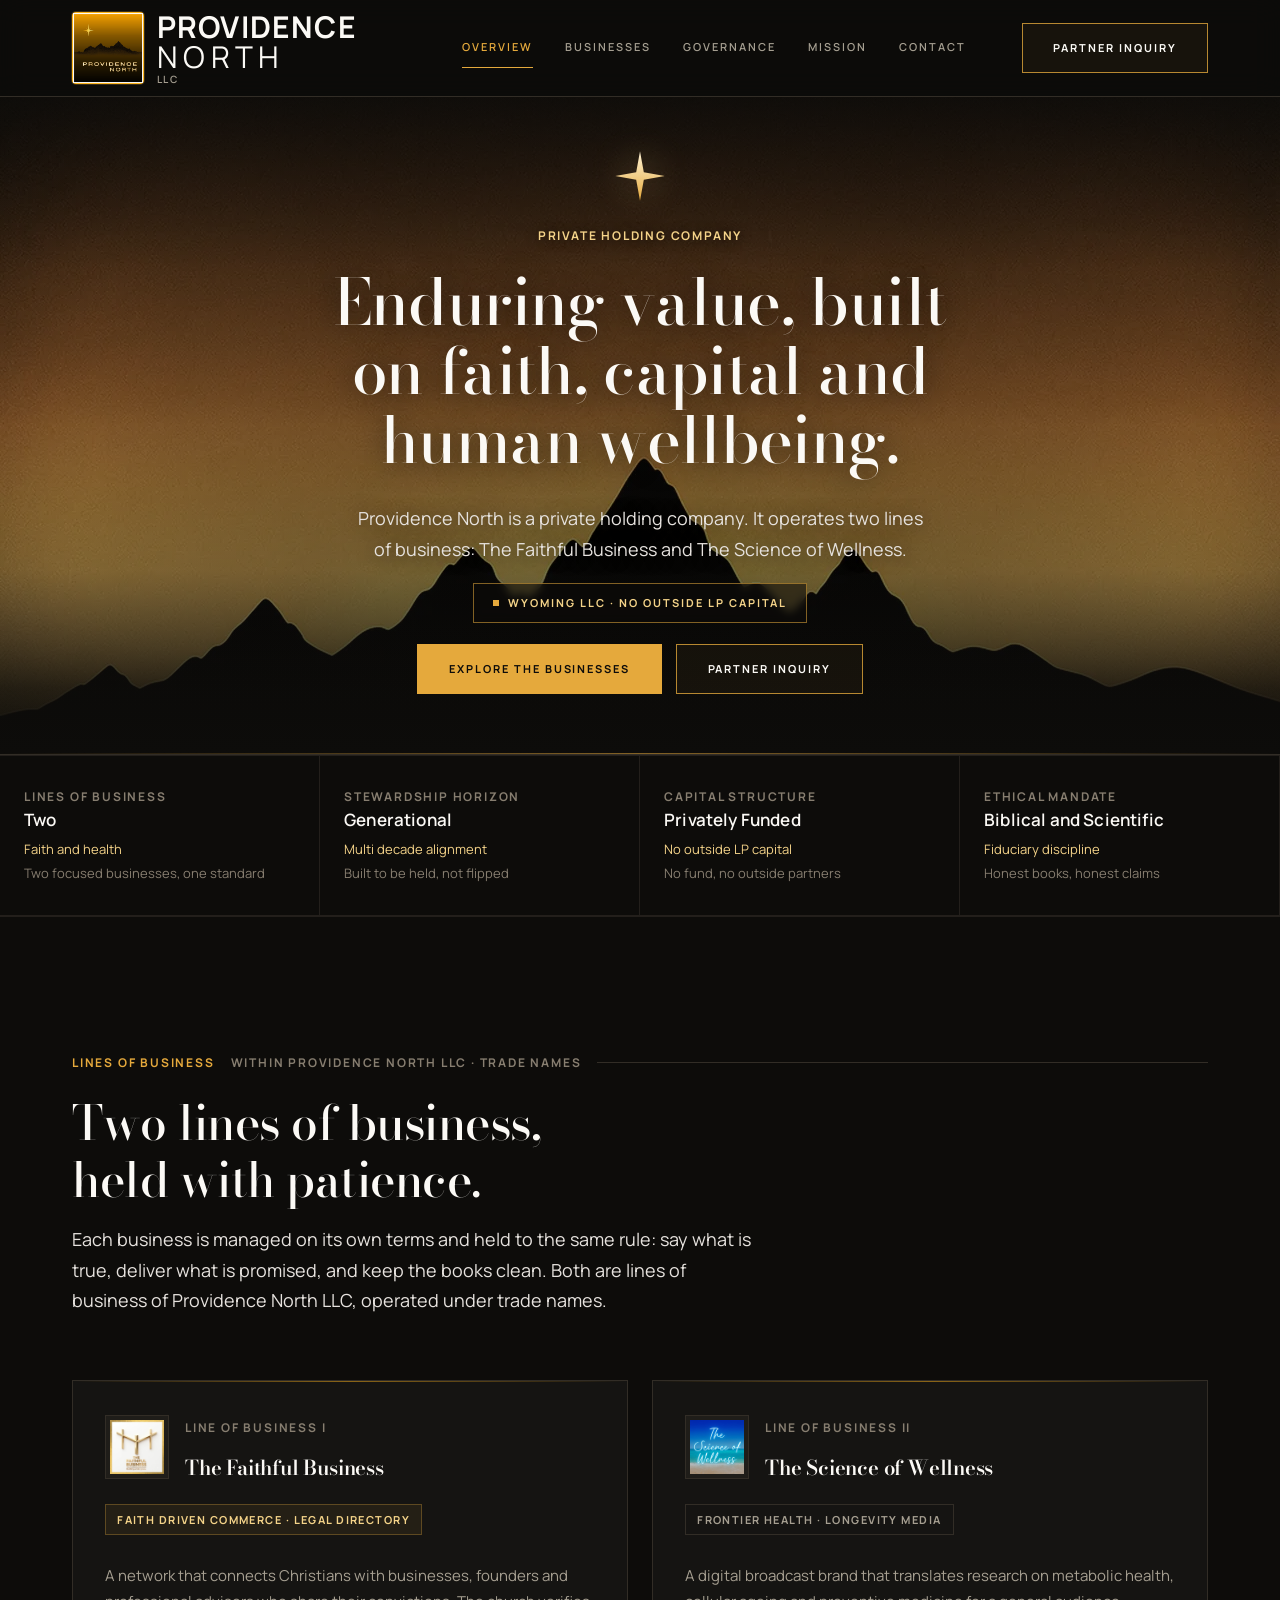
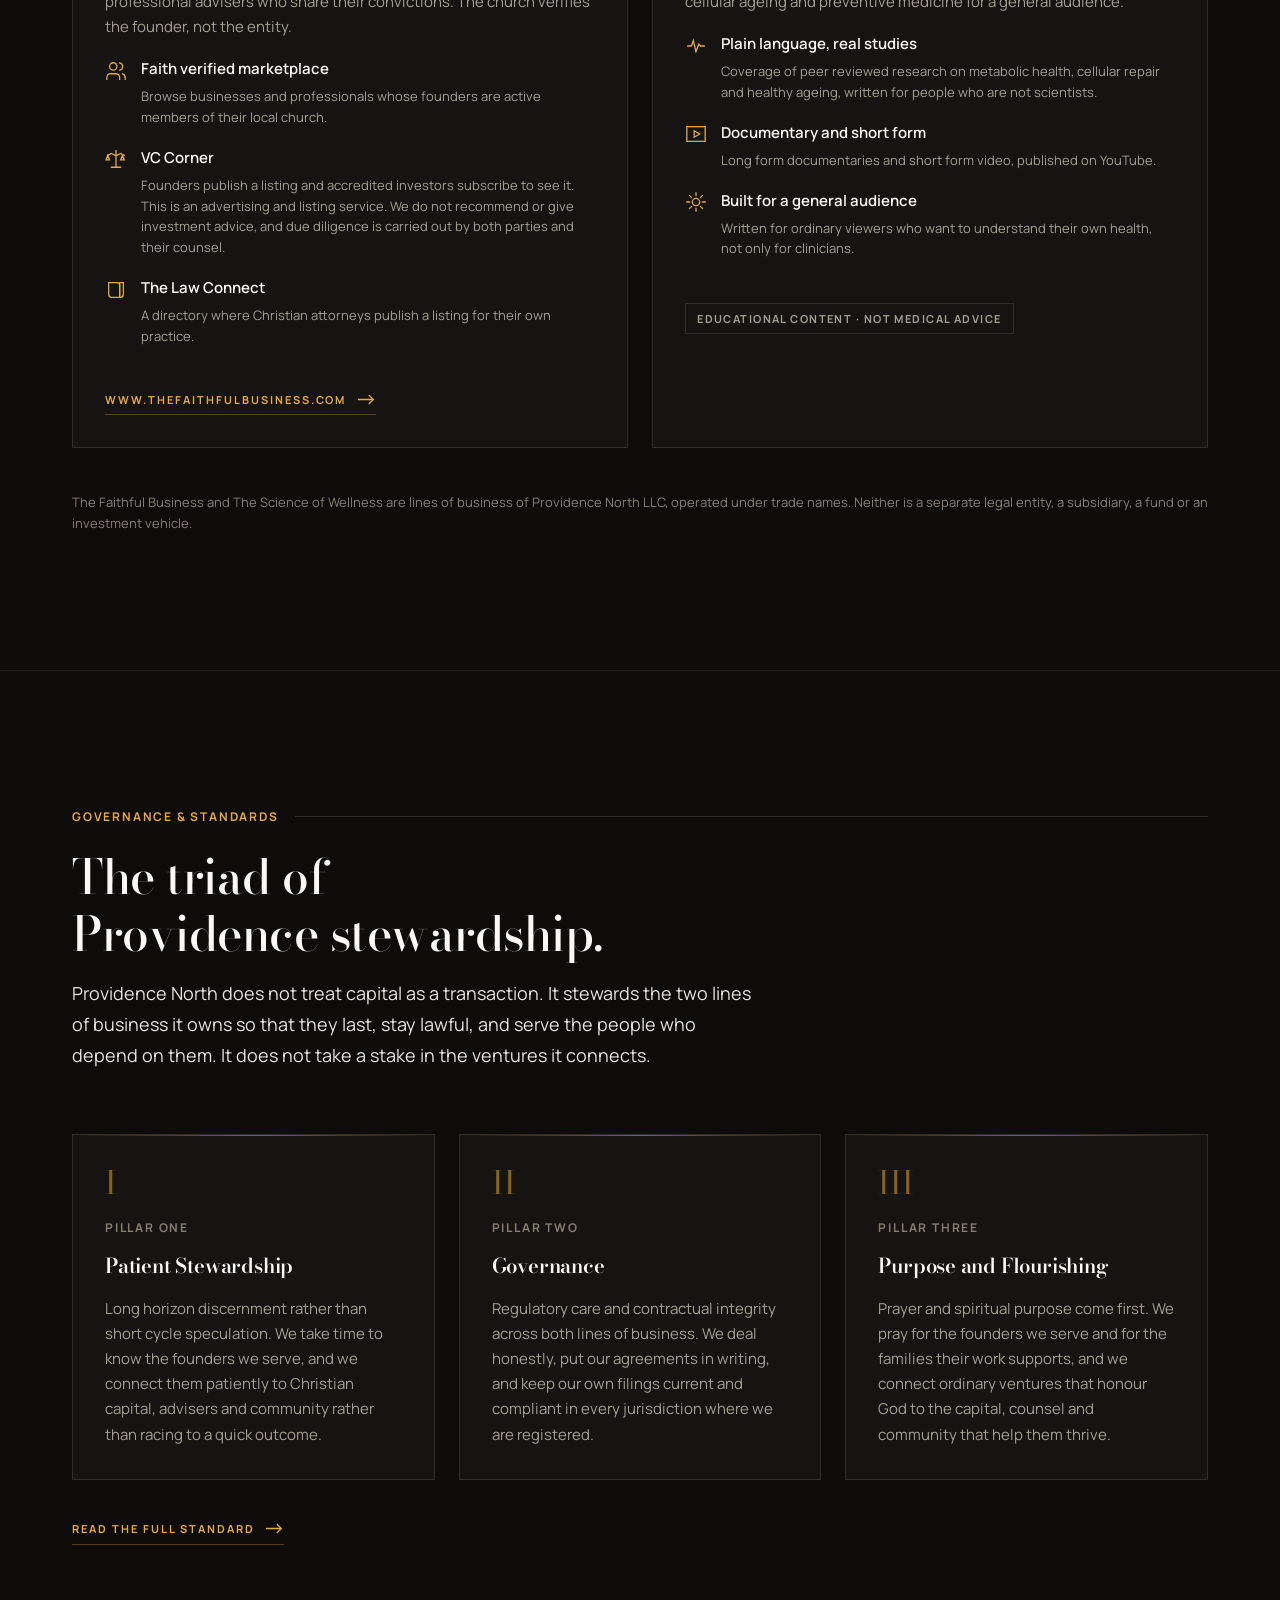
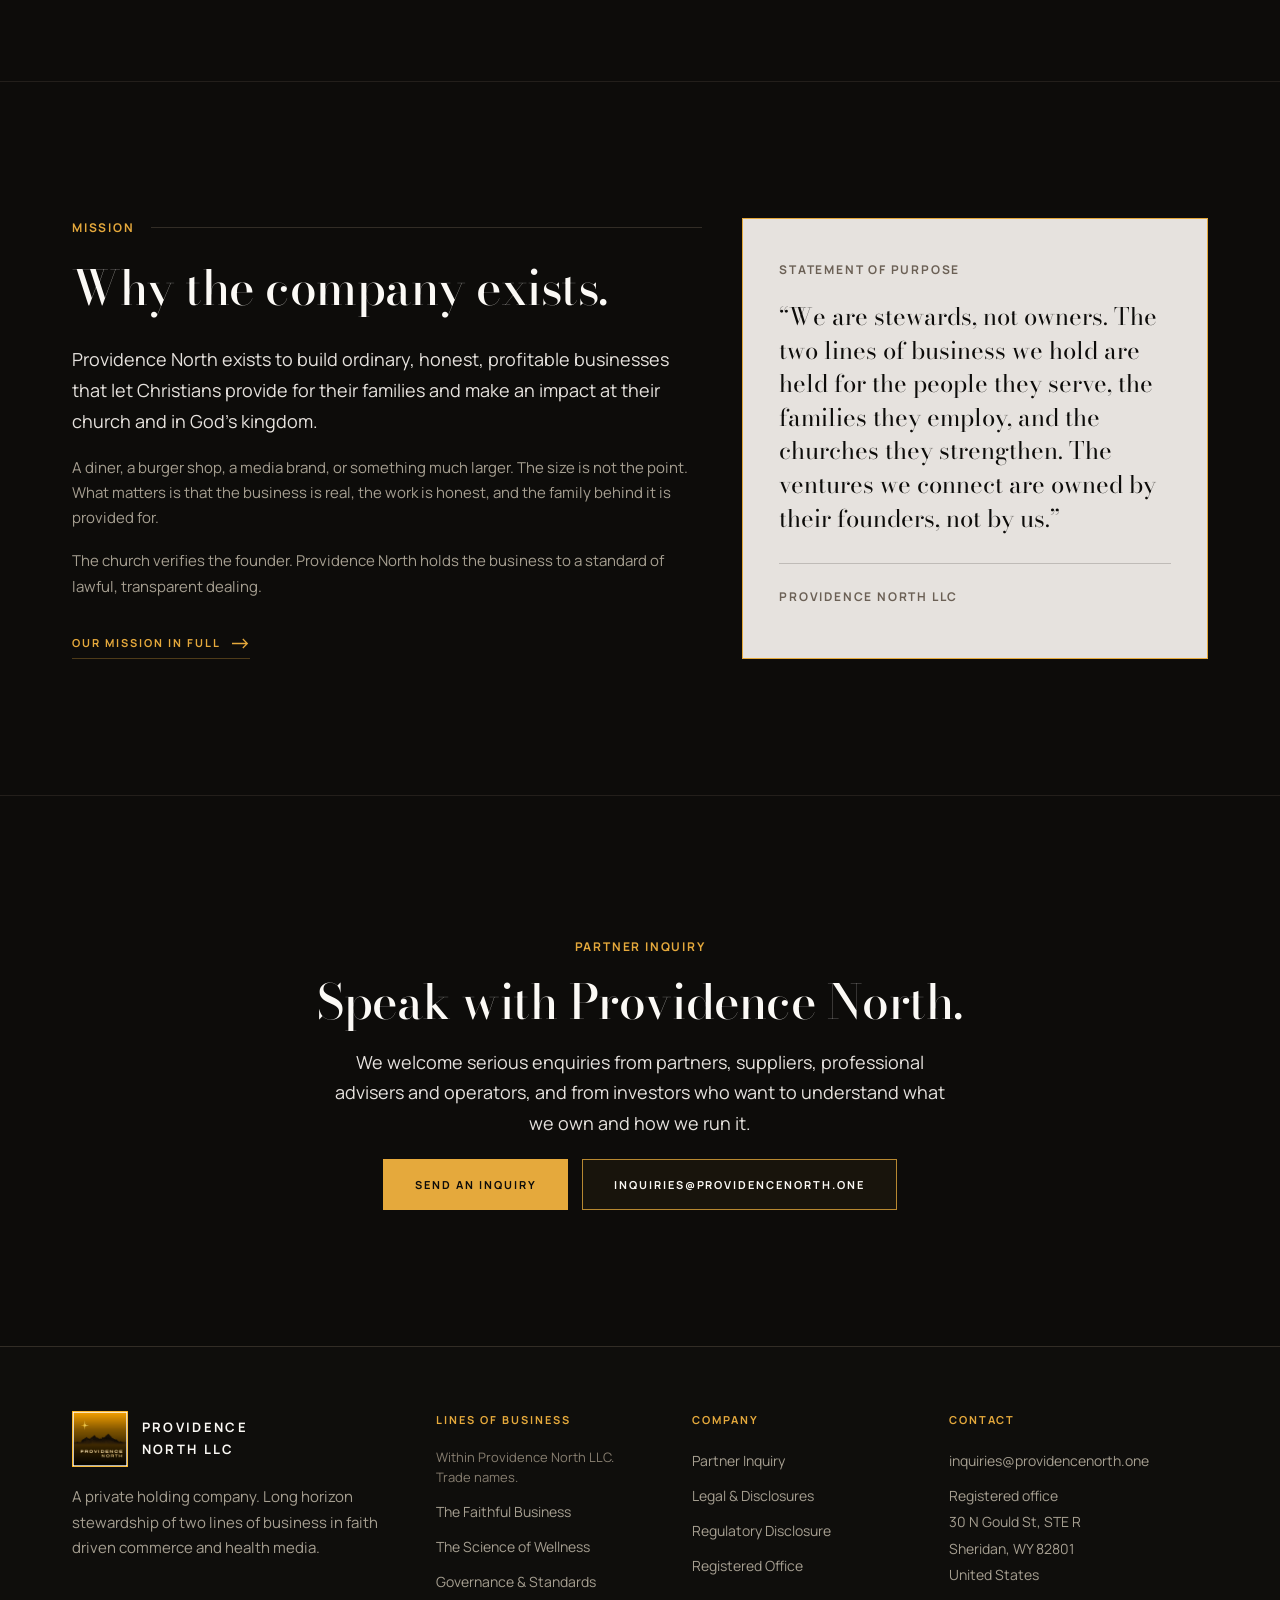
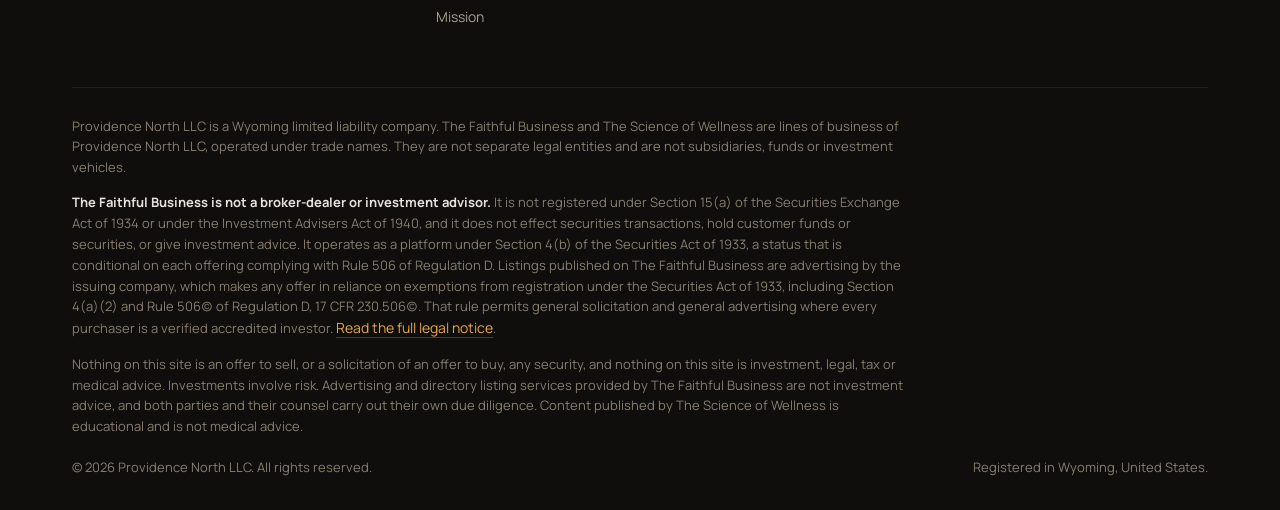
==== commit 499042e8: "Task 201: positioning audit remediation — connector/facilitator framing Kevin's correction: Providen" ====
--- a/index.html
+++ b/index.html
@@ -107,25 +107,25 @@
   <div class="wrap">
     <div class="eyebrow-row"><span class="label label-gold">Governance &amp; Standards</span></div>
     <h2 class="h2" style="max-width:26ch">The triad of Providence stewardship.</h2>
-    <p class="lead mt-s" style="max-width:62ch">Providence North does not treat capital as a transaction. It stewards the businesses it owns so that they last, stay lawful, and serve the people who depend on them.</p>
+    <p class="lead mt-s" style="max-width:62ch">Providence North does not treat capital as a transaction. It stewards the two lines of business it owns so that they last, stay lawful, and serve the people who depend on them. It does not take a stake in the ventures it connects.</p>
     <div class="grid3 mt-xl">
       <div class="card">
         <span class="triad-no">I</span>
         <span class="label mt-s" style="display:block">Pillar One</span>
         <h3 class="h3 mt-s">Patient Stewardship</h3>
-        <p class="body mt-s">Long horizon capital preservation anchored in balance sheet patience. We decline short cycle speculation in favour of compounding structural value alongside honest enterprises.</p>
+        <p class="body mt-s">Long horizon discernment rather than short cycle speculation. We take time to know the founders we serve, and we connect them patiently to Christian capital, advisers and community rather than racing to a quick outcome.</p>
       </div>
       <div class="card">
         <span class="triad-no">II</span>
         <span class="label mt-s" style="display:block">Pillar Two</span>
         <h3 class="h3 mt-s">Governance</h3>
-        <p class="body mt-s">Regulatory care and contractual integrity across both lines of business. Statutory conformity and continuous legal oversight underwrite every partnership we form.</p>
+        <p class="body mt-s">Regulatory care and contractual integrity across both lines of business. We deal honestly, put our agreements in writing, and keep our own filings current and compliant in every jurisdiction where we are registered.</p>
       </div>
       <div class="card">
         <span class="triad-no">III</span>
         <span class="label mt-s" style="display:block">Pillar Three</span>
         <h3 class="h3 mt-s">Purpose and Flourishing</h3>
-        <p class="body mt-s">Commitment to the spiritual vitality and physical wellbeing of the people our companies serve. We back ordinary ventures that honour God and help families thrive.</p>
+        <p class="body mt-s">Prayer and spiritual purpose come first. We pray for the founders we serve and for the families their work supports, and we connect ordinary ventures that honour God to the capital, counsel and community that help them thrive.</p>
       </div>
     </div>
     <a class="tlink mt-l" href="/governance.html" style="display:inline-flex;margin-top:2.5rem">Read the full standard <svg class="chev" viewBox="0 0 20 12" width="18" height="11" fill="none" stroke="#E5A93C" stroke-width="1.4"><path d="M0 6h17M12 1l5 5-5 5"/></svg></a>
@@ -147,7 +147,7 @@
       <div class="ivory">
         <span class="label">Statement of Purpose</span>
         <p style="font-family:var(--font-display);font-size:1.5rem;line-height:1.4;margin-top:1.2rem;color:#0D0C0A">
-          &ldquo;We are stewards, not owners. The businesses are held for the people they serve, the families they employ, and the churches they strengthen.&rdquo;
+          &ldquo;We are stewards, not owners. The two lines of business we hold are held for the people they serve, the families they employ, and the churches they strengthen. The ventures we connect are owned by their founders, not by us.&rdquo;
         </p>
         <hr class="mt-l" style="border:0;height:1px;background:rgba(13,12,10,.18);margin:1.75rem 0 1.1rem">
         <span class="label">Providence North LLC</span>
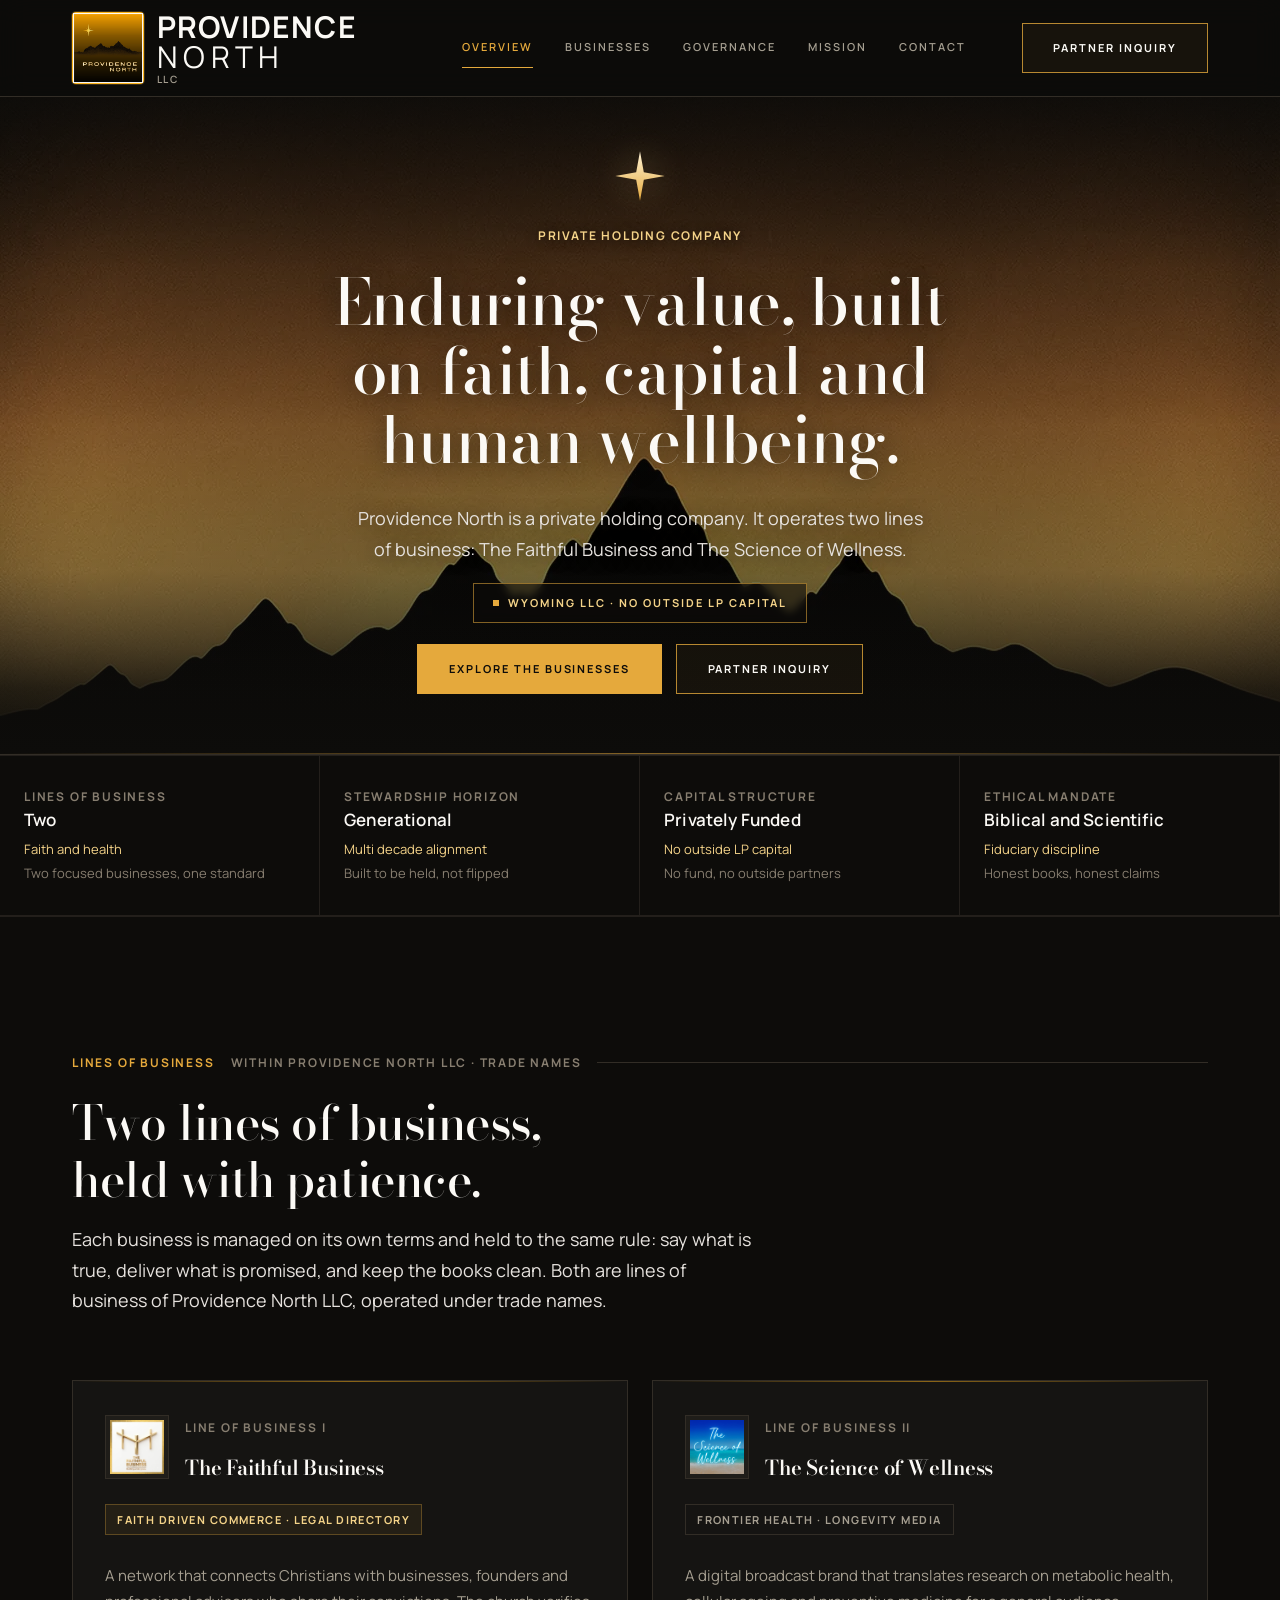
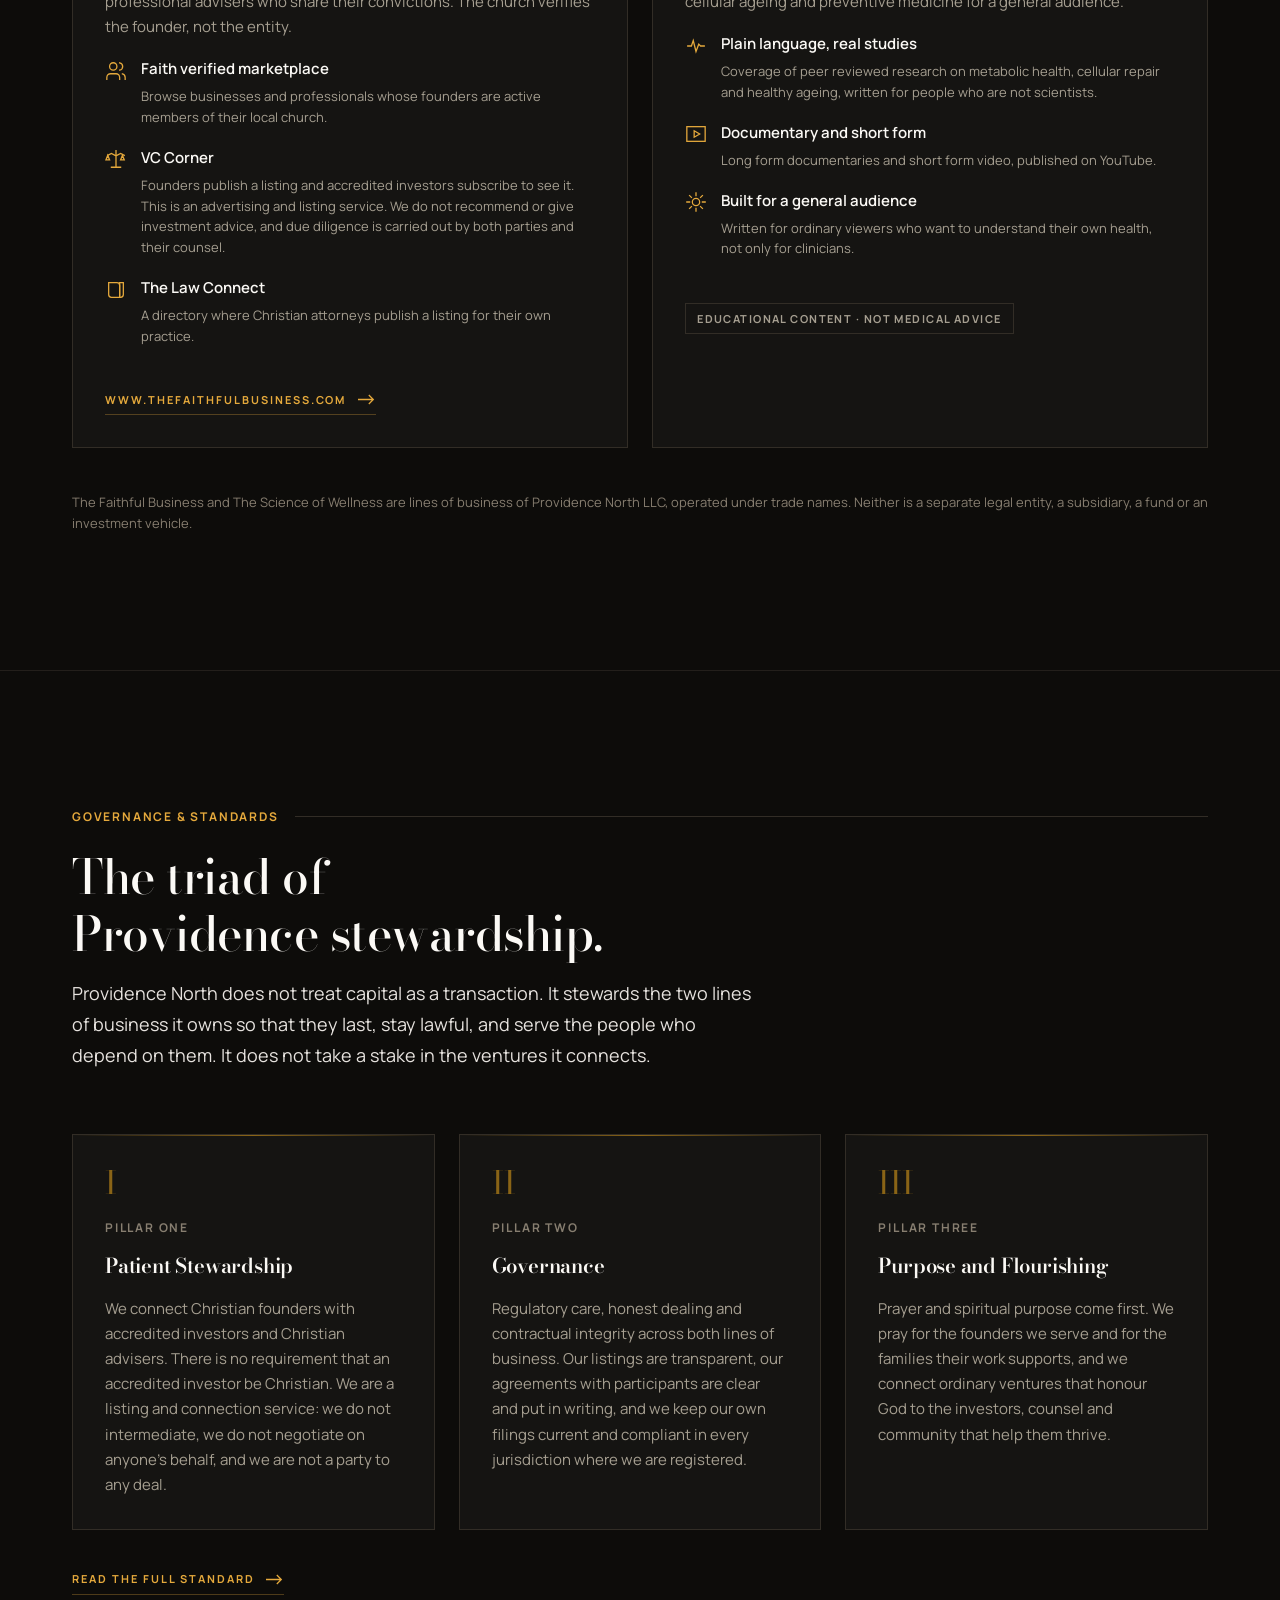
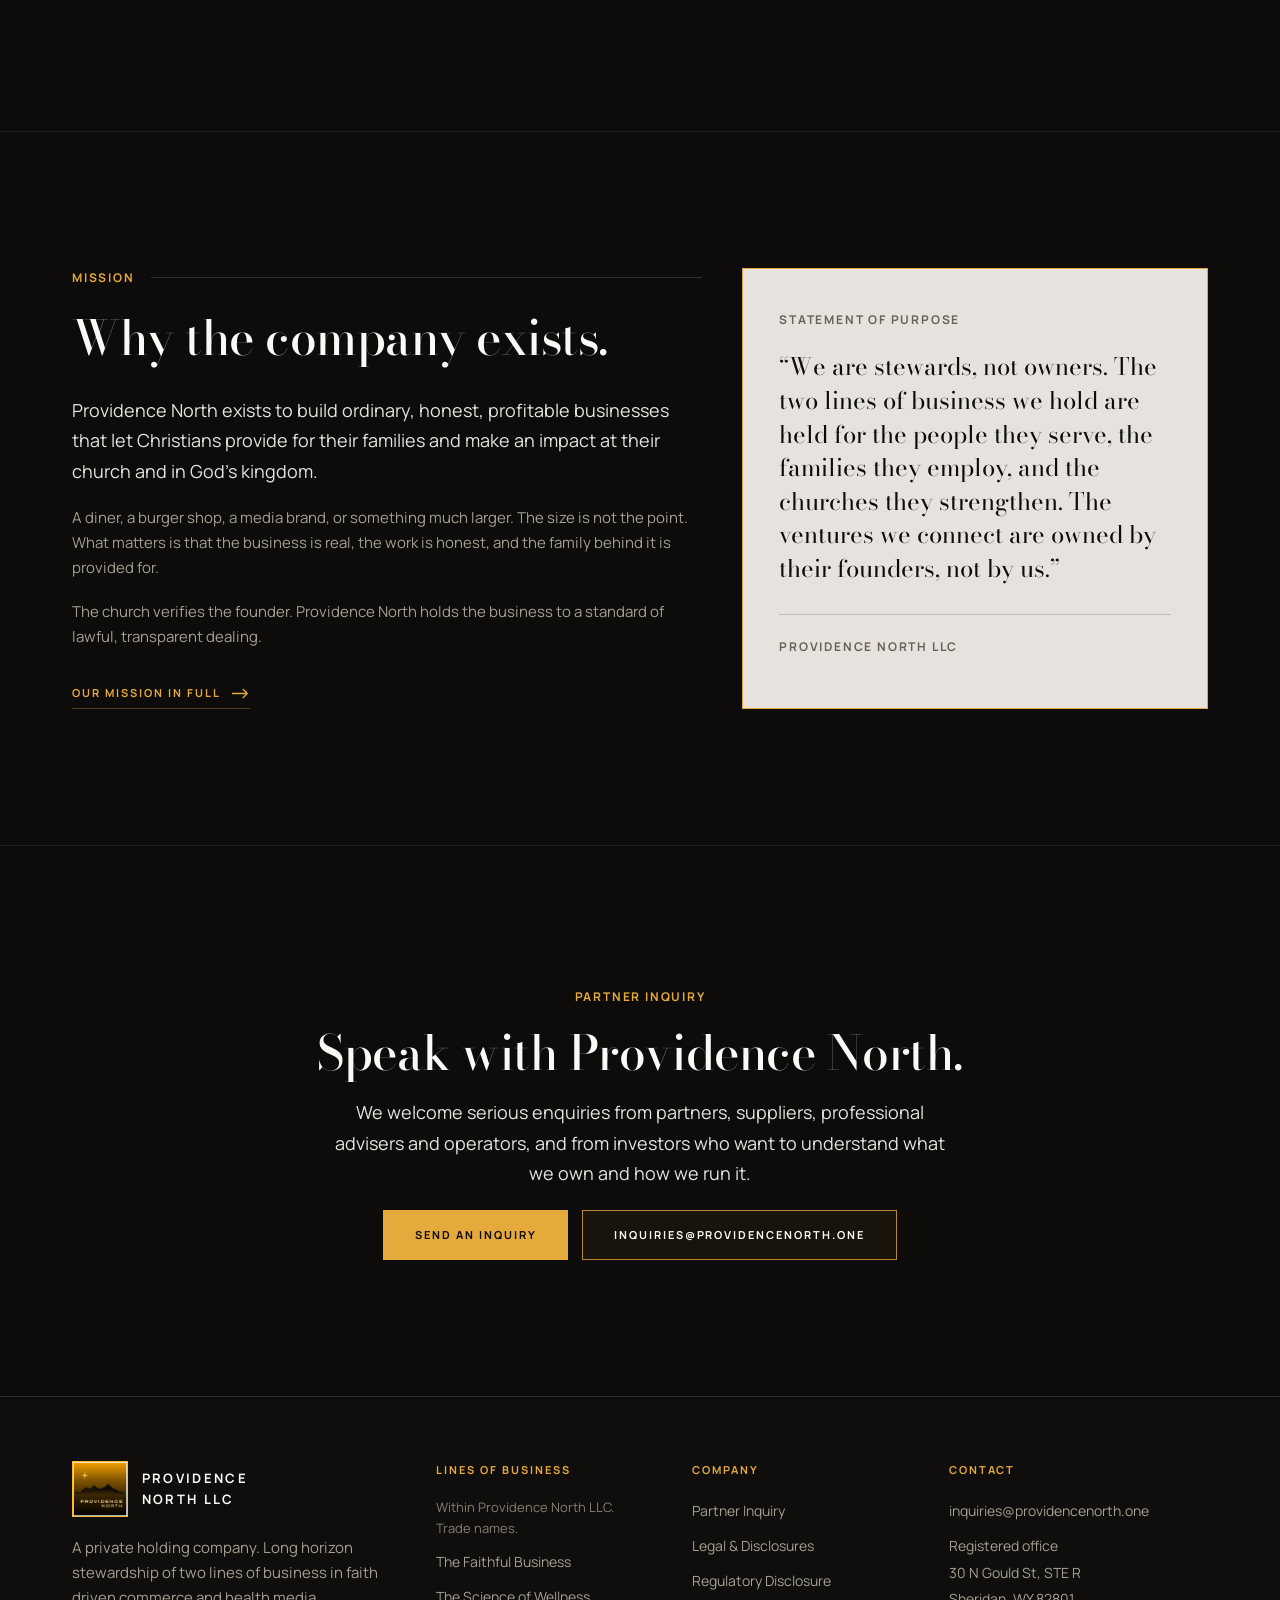
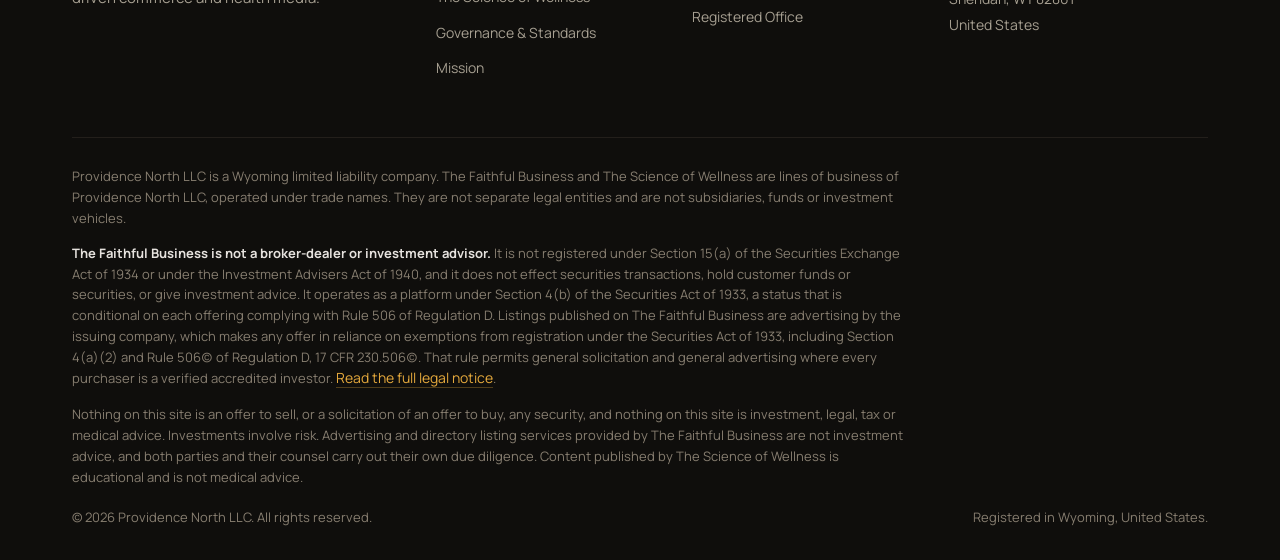
==== commit 82aaaabe: "Task 202: Kevin's positioning corrections — PN is a listing service, not a deal operator Pillar One " ====
--- a/index.html
+++ b/index.html
@@ -113,19 +113,19 @@
         <span class="triad-no">I</span>
         <span class="label mt-s" style="display:block">Pillar One</span>
         <h3 class="h3 mt-s">Patient Stewardship</h3>
-        <p class="body mt-s">Long horizon discernment rather than short cycle speculation. We take time to know the founders we serve, and we connect them patiently to Christian capital, advisers and community rather than racing to a quick outcome.</p>
+        <p class="body mt-s">We connect Christian founders with accredited investors and Christian advisers. There is no requirement that an accredited investor be Christian. We are a listing and connection service: we do not intermediate, we do not negotiate on anyone's behalf, and we are not a party to any deal.</p>
       </div>
       <div class="card">
         <span class="triad-no">II</span>
         <span class="label mt-s" style="display:block">Pillar Two</span>
         <h3 class="h3 mt-s">Governance</h3>
-        <p class="body mt-s">Regulatory care and contractual integrity across both lines of business. We deal honestly, put our agreements in writing, and keep our own filings current and compliant in every jurisdiction where we are registered.</p>
+        <p class="body mt-s">Regulatory care, honest dealing and contractual integrity across both lines of business. Our listings are transparent, our agreements with participants are clear and put in writing, and we keep our own filings current and compliant in every jurisdiction where we are registered.</p>
       </div>
       <div class="card">
         <span class="triad-no">III</span>
         <span class="label mt-s" style="display:block">Pillar Three</span>
         <h3 class="h3 mt-s">Purpose and Flourishing</h3>
-        <p class="body mt-s">Prayer and spiritual purpose come first. We pray for the founders we serve and for the families their work supports, and we connect ordinary ventures that honour God to the capital, counsel and community that help them thrive.</p>
+        <p class="body mt-s">Prayer and spiritual purpose come first. We pray for the founders we serve and for the families their work supports, and we connect ordinary ventures that honour God to the investors, counsel and community that help them thrive.</p>
       </div>
     </div>
     <a class="tlink mt-l" href="/governance.html" style="display:inline-flex;margin-top:2.5rem">Read the full standard <svg class="chev" viewBox="0 0 20 12" width="18" height="11" fill="none" stroke="#E5A93C" stroke-width="1.4"><path d="M0 6h17M12 1l5 5-5 5"/></svg></a>
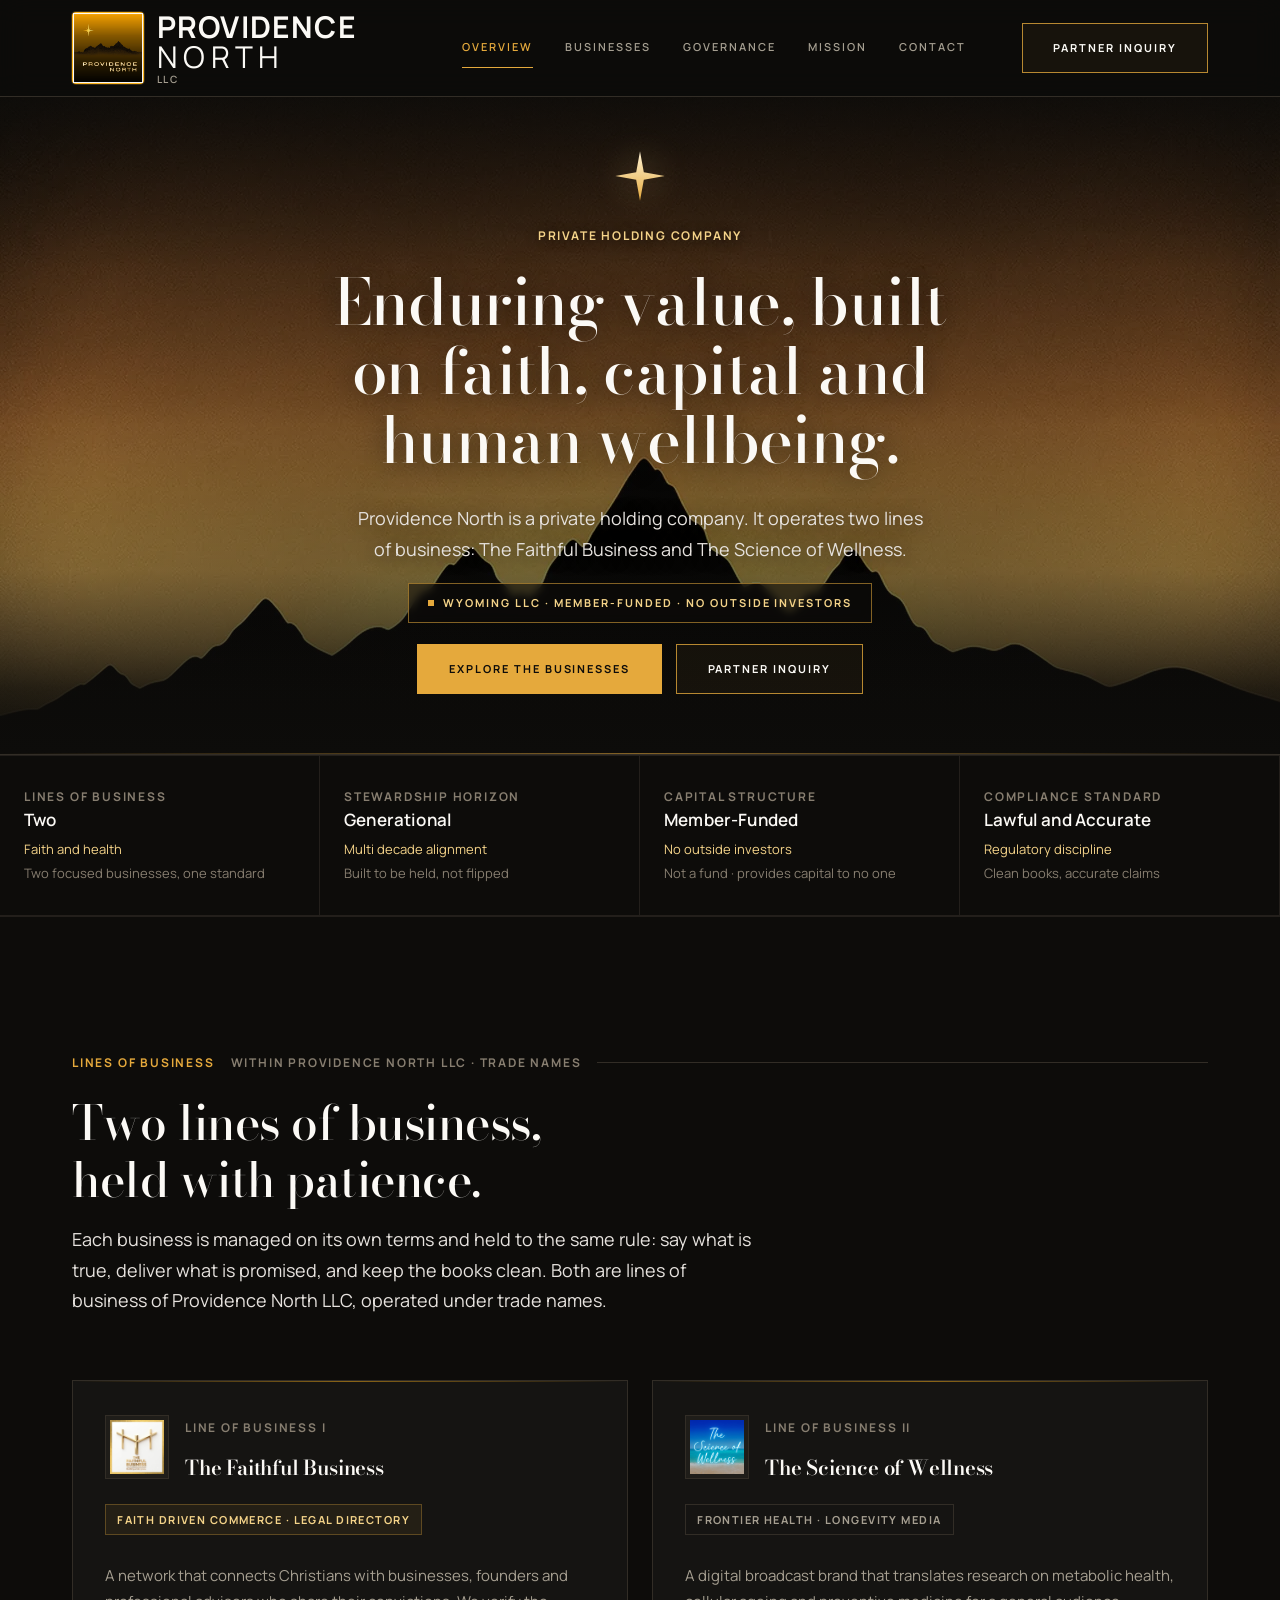
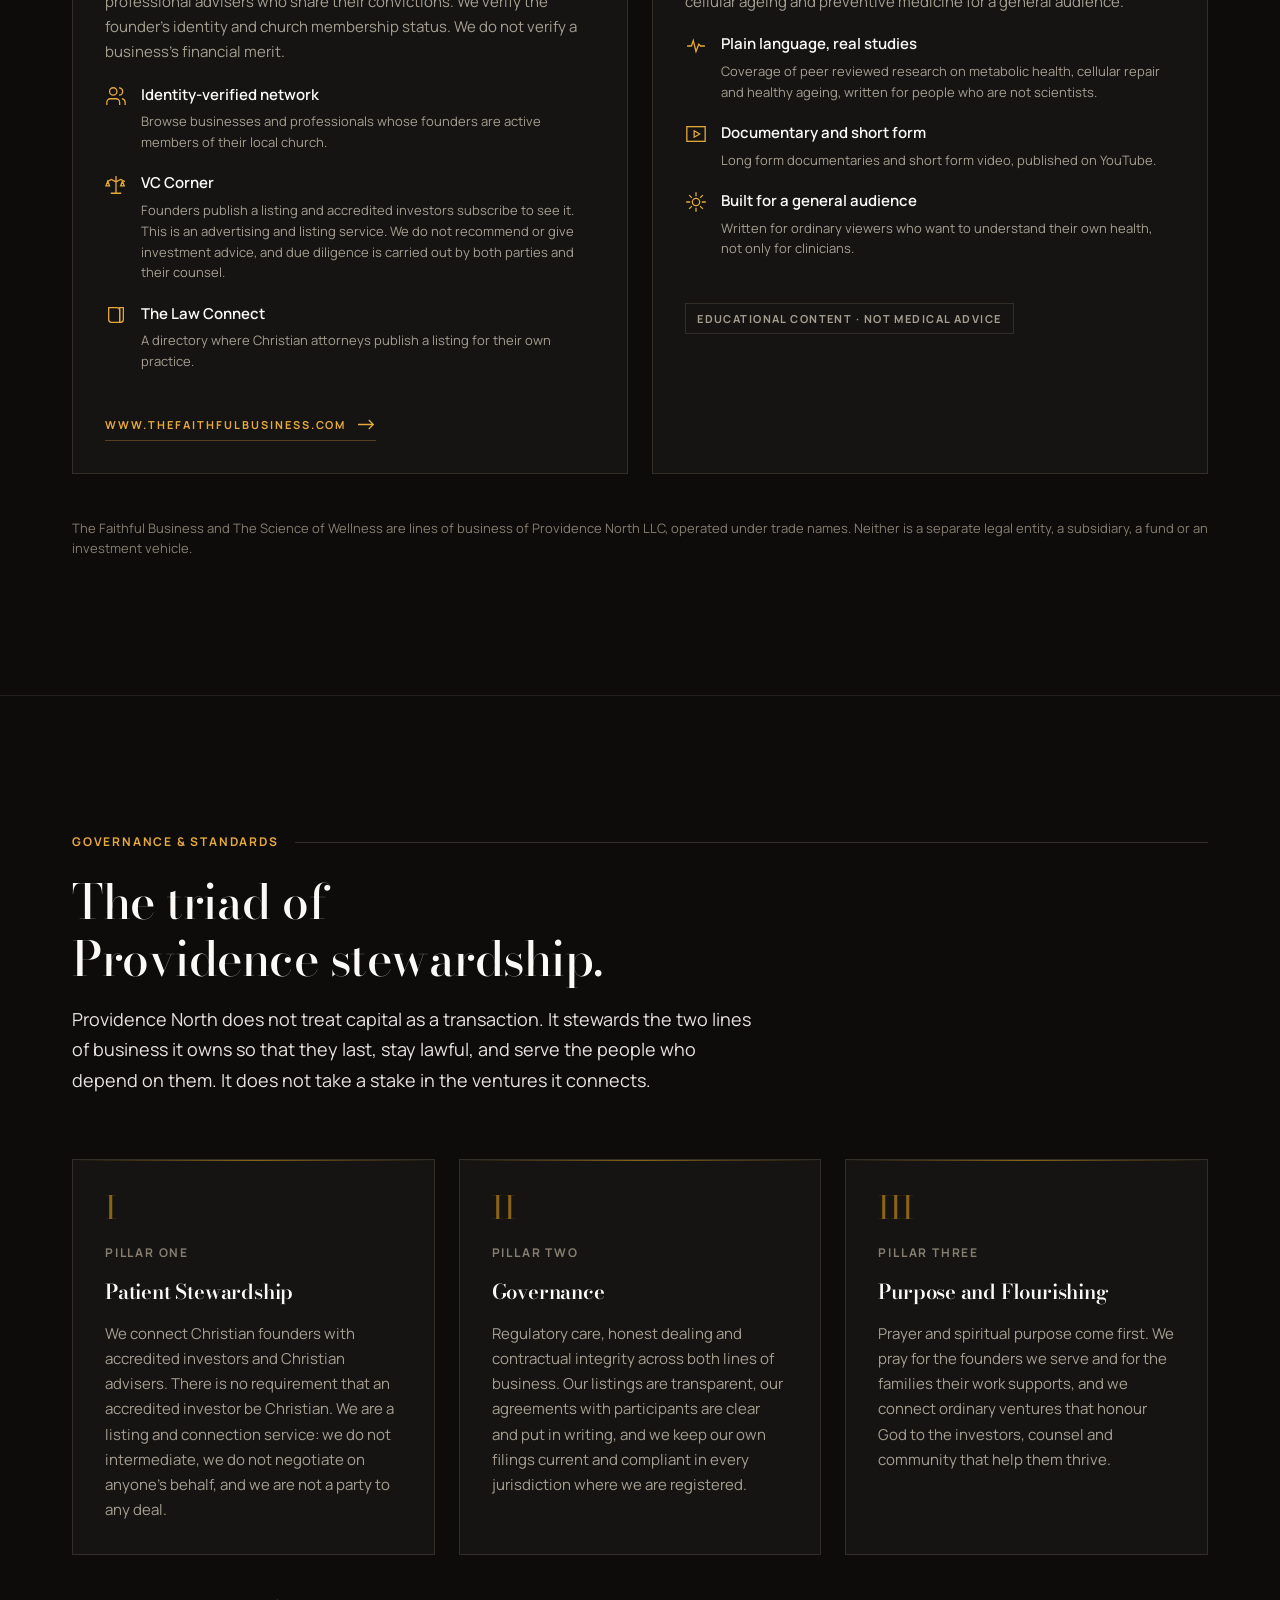
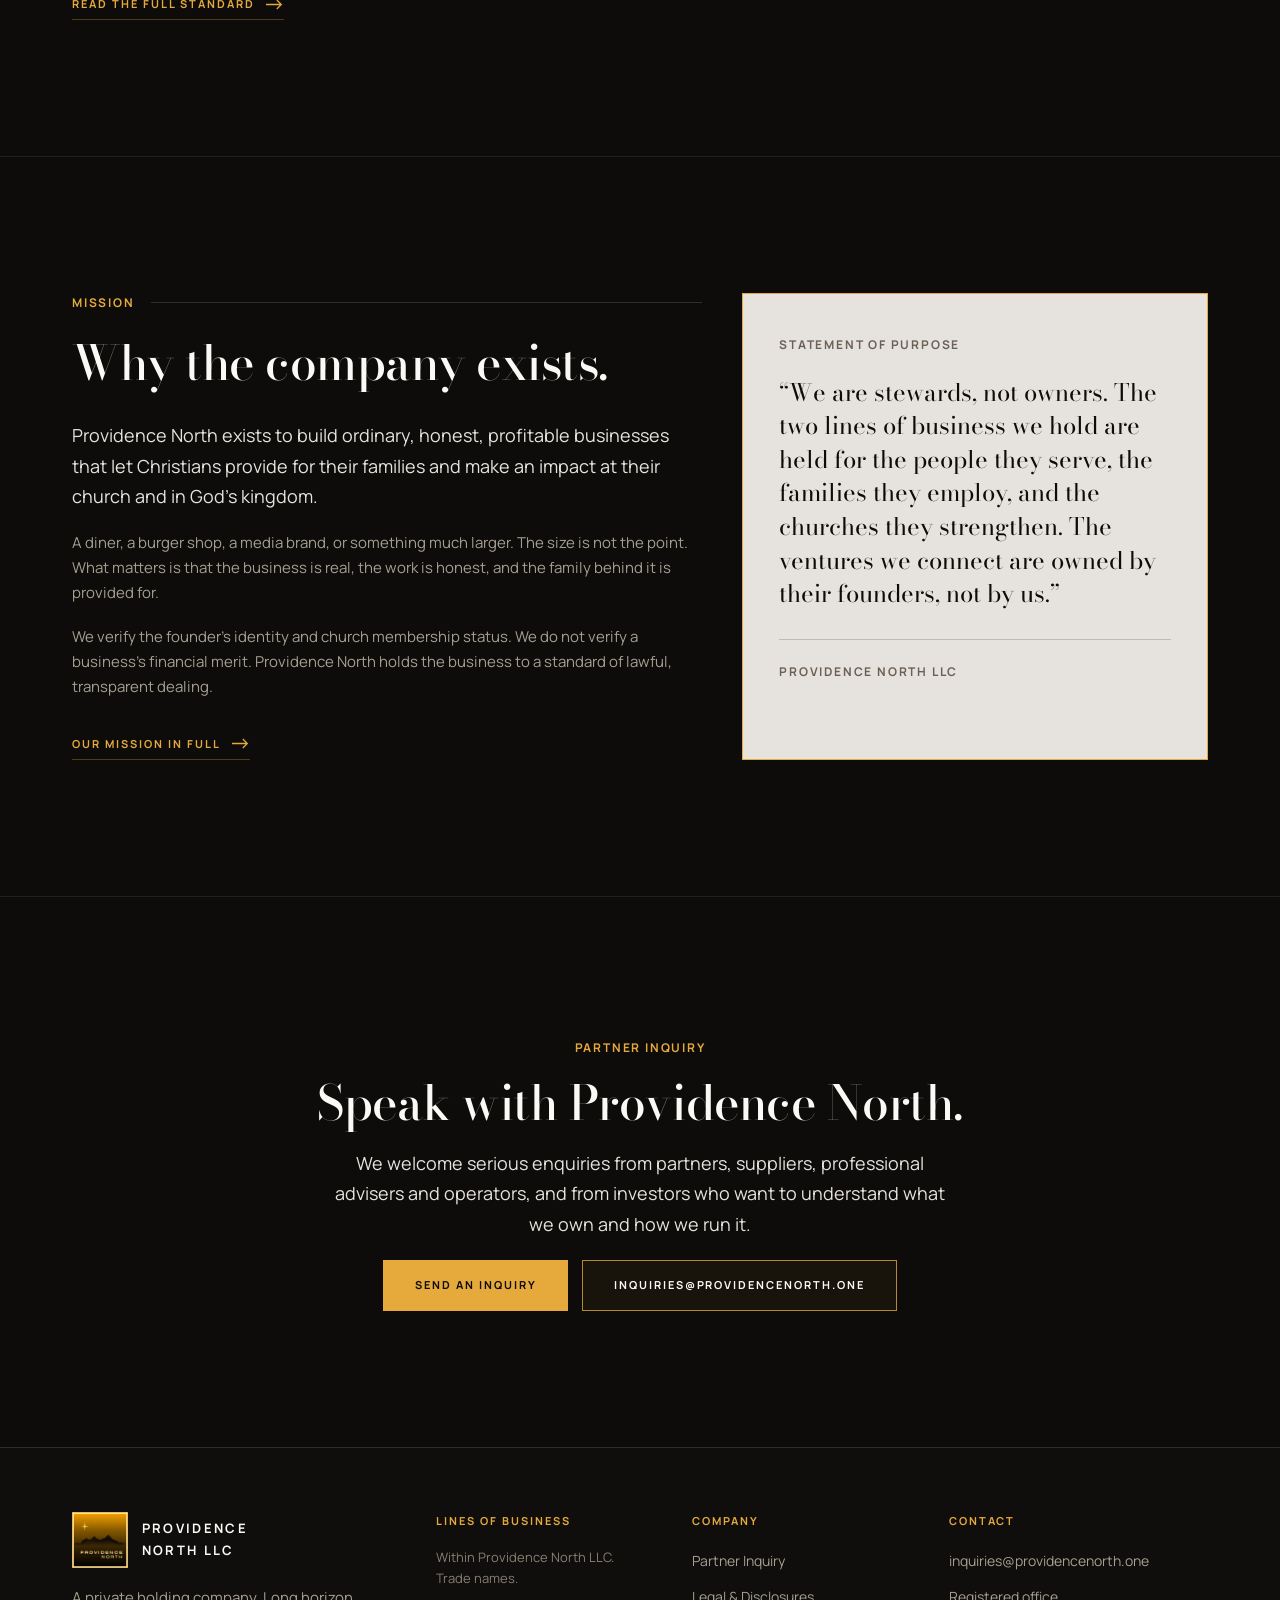
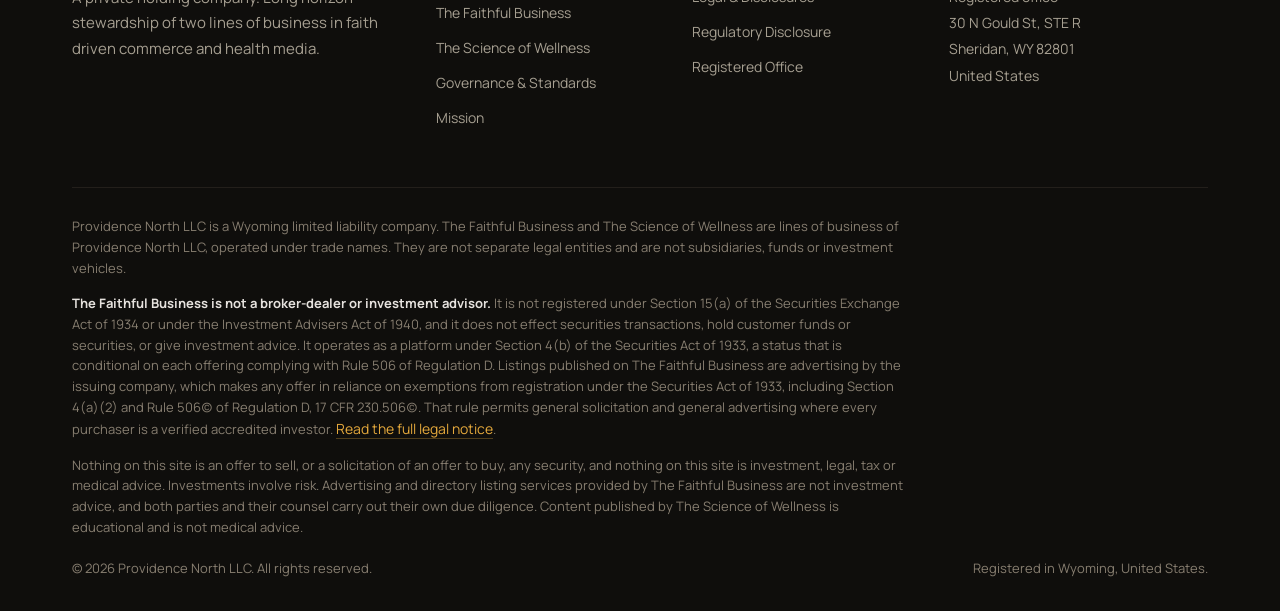
==== commit d66578ab: "Task 220: copy review — fiduciary/biblical removed, member-funded reframe, listing-only role stated," ====
--- a/index.html
+++ b/index.html
@@ -51,7 +51,7 @@
     <span class="label label-gold">Private holding company</span>
     <h1 class="display">Enduring value, built on faith, capital and human wellbeing.</h1>
     <p class="lead">Providence North is a private holding company. It operates two lines of business: The Faithful Business and The Science of Wellness.</p>
-    <div class="hero-pill"><span class="dot"></span>Wyoming LLC &middot; No outside LP capital</div>
+    <div class="hero-pill"><span class="dot"></span>Wyoming LLC &middot; Member-funded &middot; No outside investors</div>
     <div class="hero-cta">
       <a class="btn btn-primary" href="/portfolio.html">Explore the businesses</a>
       <a class="btn btn-ghost" href="/contact.html">Partner Inquiry</a>
@@ -63,8 +63,8 @@
   <div class="pillars">
       <div class="pillar"><div class="label">Lines of Business</div><div class="k">Two</div><div class="v">Faith and health</div><div class="u">Two focused businesses, one standard</div></div>
       <div class="pillar"><div class="label">Stewardship Horizon</div><div class="k">Generational</div><div class="v">Multi decade alignment</div><div class="u">Built to be held, not flipped</div></div>
-      <div class="pillar"><div class="label">Capital Structure</div><div class="k">Privately Funded</div><div class="v">No outside LP capital</div><div class="u">No fund, no outside partners</div></div>
-      <div class="pillar"><div class="label">Ethical Mandate</div><div class="k">Biblical and Scientific</div><div class="v">Fiduciary discipline</div><div class="u">Honest books, honest claims</div></div>
+      <div class="pillar"><div class="label">Capital Structure</div><div class="k">Member-Funded</div><div class="v">No outside investors</div><div class="u">Not a fund &middot; provides capital to no one</div></div>
+      <div class="pillar"><div class="label">Compliance Standard</div><div class="k">Lawful and Accurate</div><div class="v">Regulatory discipline</div><div class="u">Clean books, accurate claims</div></div>
   </div>
 </section>
 <section class="sec" id="portfolio">
@@ -80,8 +80,8 @@
           <div><span class="label">Line of Business I</span><h3 class="h3 mt-s">The Faithful Business</h3></div>
         </div>
         <span class="chip">Faith driven commerce &middot; Legal directory</span>
-        <p class="body mt-m">A network that connects Christians with businesses, founders and professional advisers who share their convictions. The church verifies the founder, not the entity.</p>
-        <div class="feat"><svg viewBox="0 0 24 24" fill="none" stroke="#E5A93C" stroke-width="1.4" stroke-linecap="square"><path d="M16 21v-2a4 4 0 0 0-4-4H6a4 4 0 0 0-4 4v2"/><circle cx="9" cy="7" r="4"/><path d="M22 21v-2a4 4 0 0 0-3-3.87"/><path d="M16 3.13A4 4 0 0 1 16 11"/></svg><div><div class="ft">Faith verified marketplace</div><div class="fb">Browse businesses and professionals whose founders are active members of their local church.</div></div></div>
+        <p class="body mt-m">A network that connects Christians with businesses, founders and professional advisers who share their convictions. We verify the founder’s identity and church membership status. We do not verify a business’s financial merit.</p>
+        <div class="feat"><svg viewBox="0 0 24 24" fill="none" stroke="#E5A93C" stroke-width="1.4" stroke-linecap="square"><path d="M16 21v-2a4 4 0 0 0-4-4H6a4 4 0 0 0-4 4v2"/><circle cx="9" cy="7" r="4"/><path d="M22 21v-2a4 4 0 0 0-3-3.87"/><path d="M16 3.13A4 4 0 0 1 16 11"/></svg><div><div class="ft">Identity-verified network</div><div class="fb">Browse businesses and professionals whose founders are active members of their local church.</div></div></div>
         <div class="feat"><svg viewBox="0 0 24 24" fill="none" stroke="#E5A93C" stroke-width="1.4" stroke-linecap="square"><path d="M12 3v18M7 21h10M3 8l4-2 4 2M13 8l4-2 4 2"/><path d="M3 8l-2 5h4zM19 8l-2 5h4z"/></svg><div><div class="ft">VC Corner</div><div class="fb">Founders publish a listing and accredited investors subscribe to see it. This is an advertising and listing service. We do not recommend or give investment advice, and due diligence is carried out by both parties and their counsel.</div></div></div>
         <div class="feat"><svg viewBox="0 0 24 24" fill="none" stroke="#E5A93C" stroke-width="1.4" stroke-linecap="square"><path d="M4 4h9a3 3 0 0 1 3 3v13H7a3 3 0 0 1-3-3z"/><path d="M20 4h-4v16h1a3 3 0 0 0 3-3z"/></svg><div><div class="ft">The Law Connect</div><div class="fb">A directory where Christian attorneys publish a listing for their own practice.</div></div></div>
         <a class="tlink mt-l" href="https://www.thefaithfulbusiness.com" rel="noopener" target="_blank" style="display:inline-flex">www.thefaithfulbusiness.com <svg class="chev" viewBox="0 0 20 12" width="18" height="11" fill="none" stroke="#E5A93C" stroke-width="1.4"><path d="M0 6h17M12 1l5 5-5 5"/></svg></a>
@@ -140,7 +140,7 @@
         <div class="stack mt-m">
           <p class="lead">Providence North exists to build ordinary, honest, profitable businesses that let Christians provide for their families and make an impact at their church and in God's kingdom.</p>
           <p class="body">A diner, a burger shop, a media brand, or something much larger. The size is not the point. What matters is that the business is real, the work is honest, and the family behind it is provided for.</p>
-          <p class="body">The church verifies the founder. Providence North holds the business to a standard of lawful, transparent dealing.</p>
+          <p class="body">We verify the founder’s identity and church membership status. We do not verify a business’s financial merit. Providence North holds the business to a standard of lawful, transparent dealing.</p>
         </div>
         <a class="tlink mt-l" href="/mission.html" style="display:inline-flex;margin-top:2.2rem">Our mission in full <svg class="chev" viewBox="0 0 20 12" width="18" height="11" fill="none" stroke="#E5A93C" stroke-width="1.4"><path d="M0 6h17M12 1l5 5-5 5"/></svg></a>
       </div>
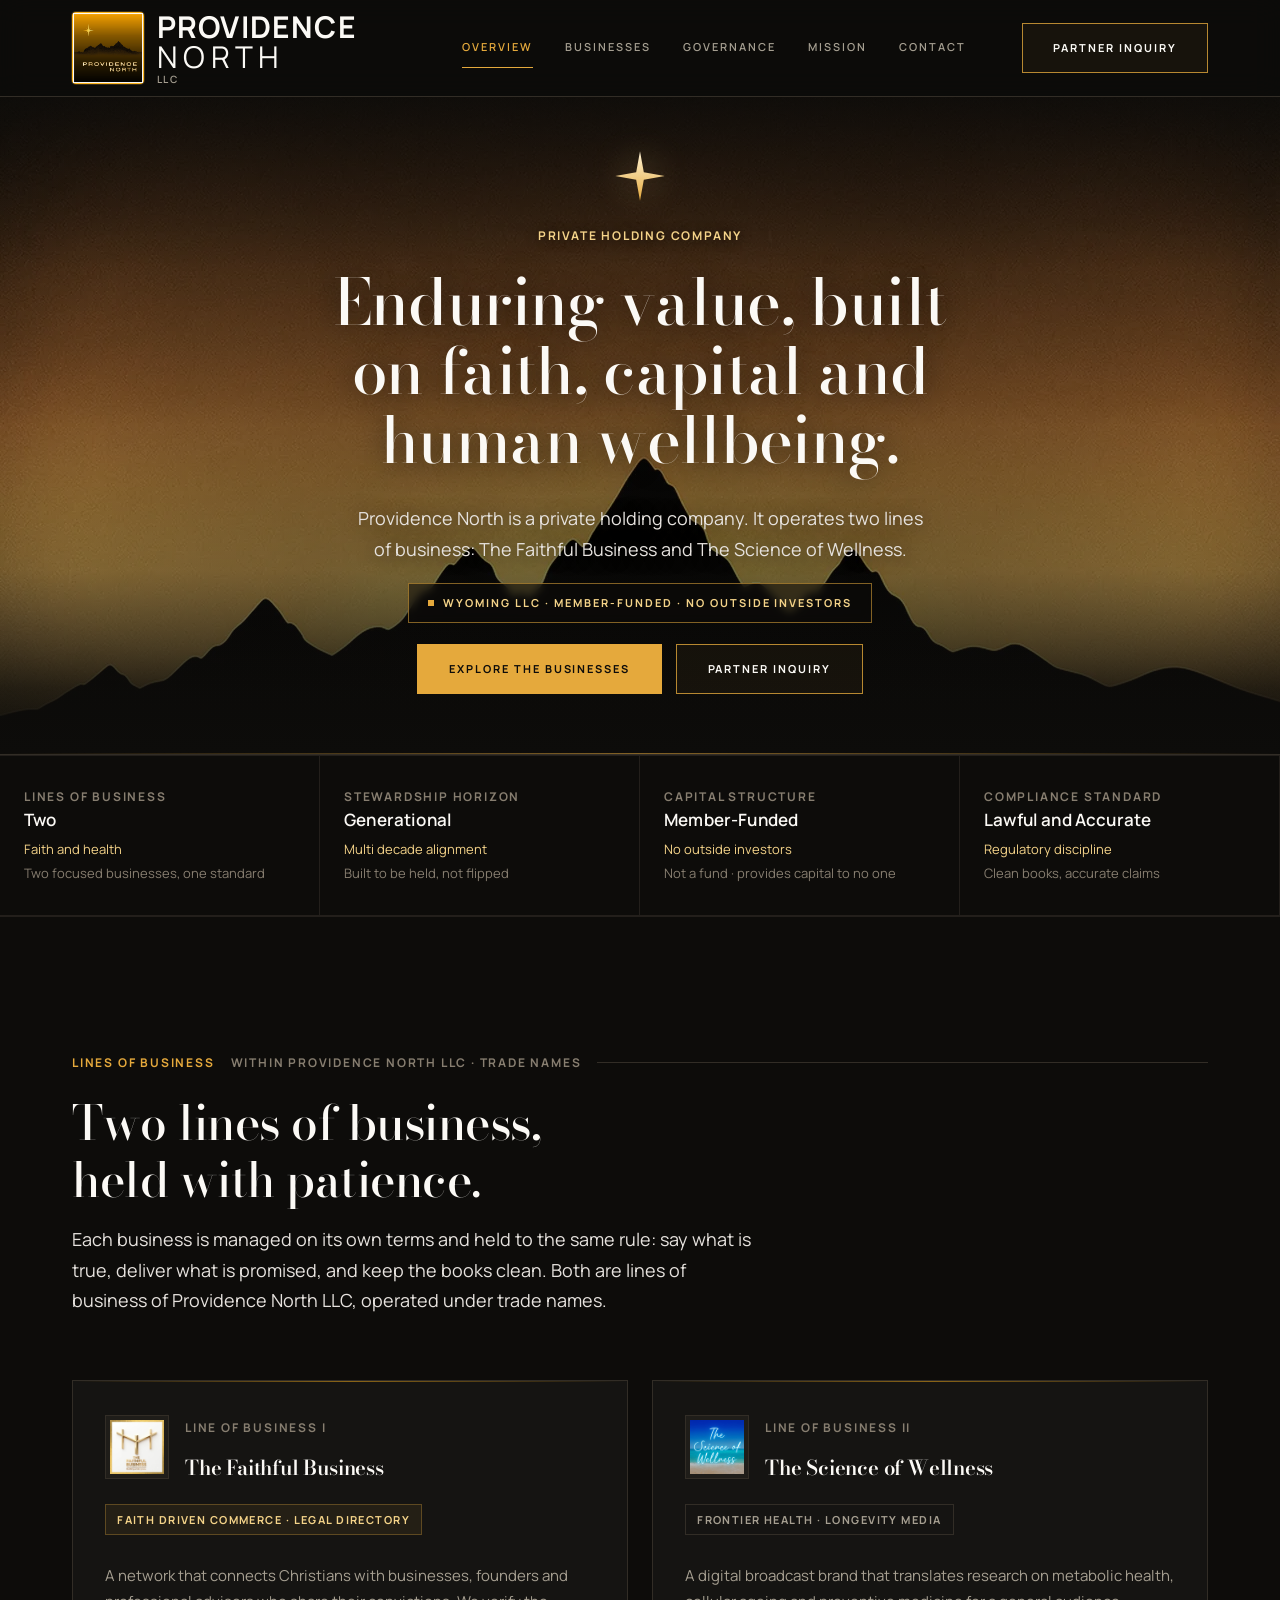
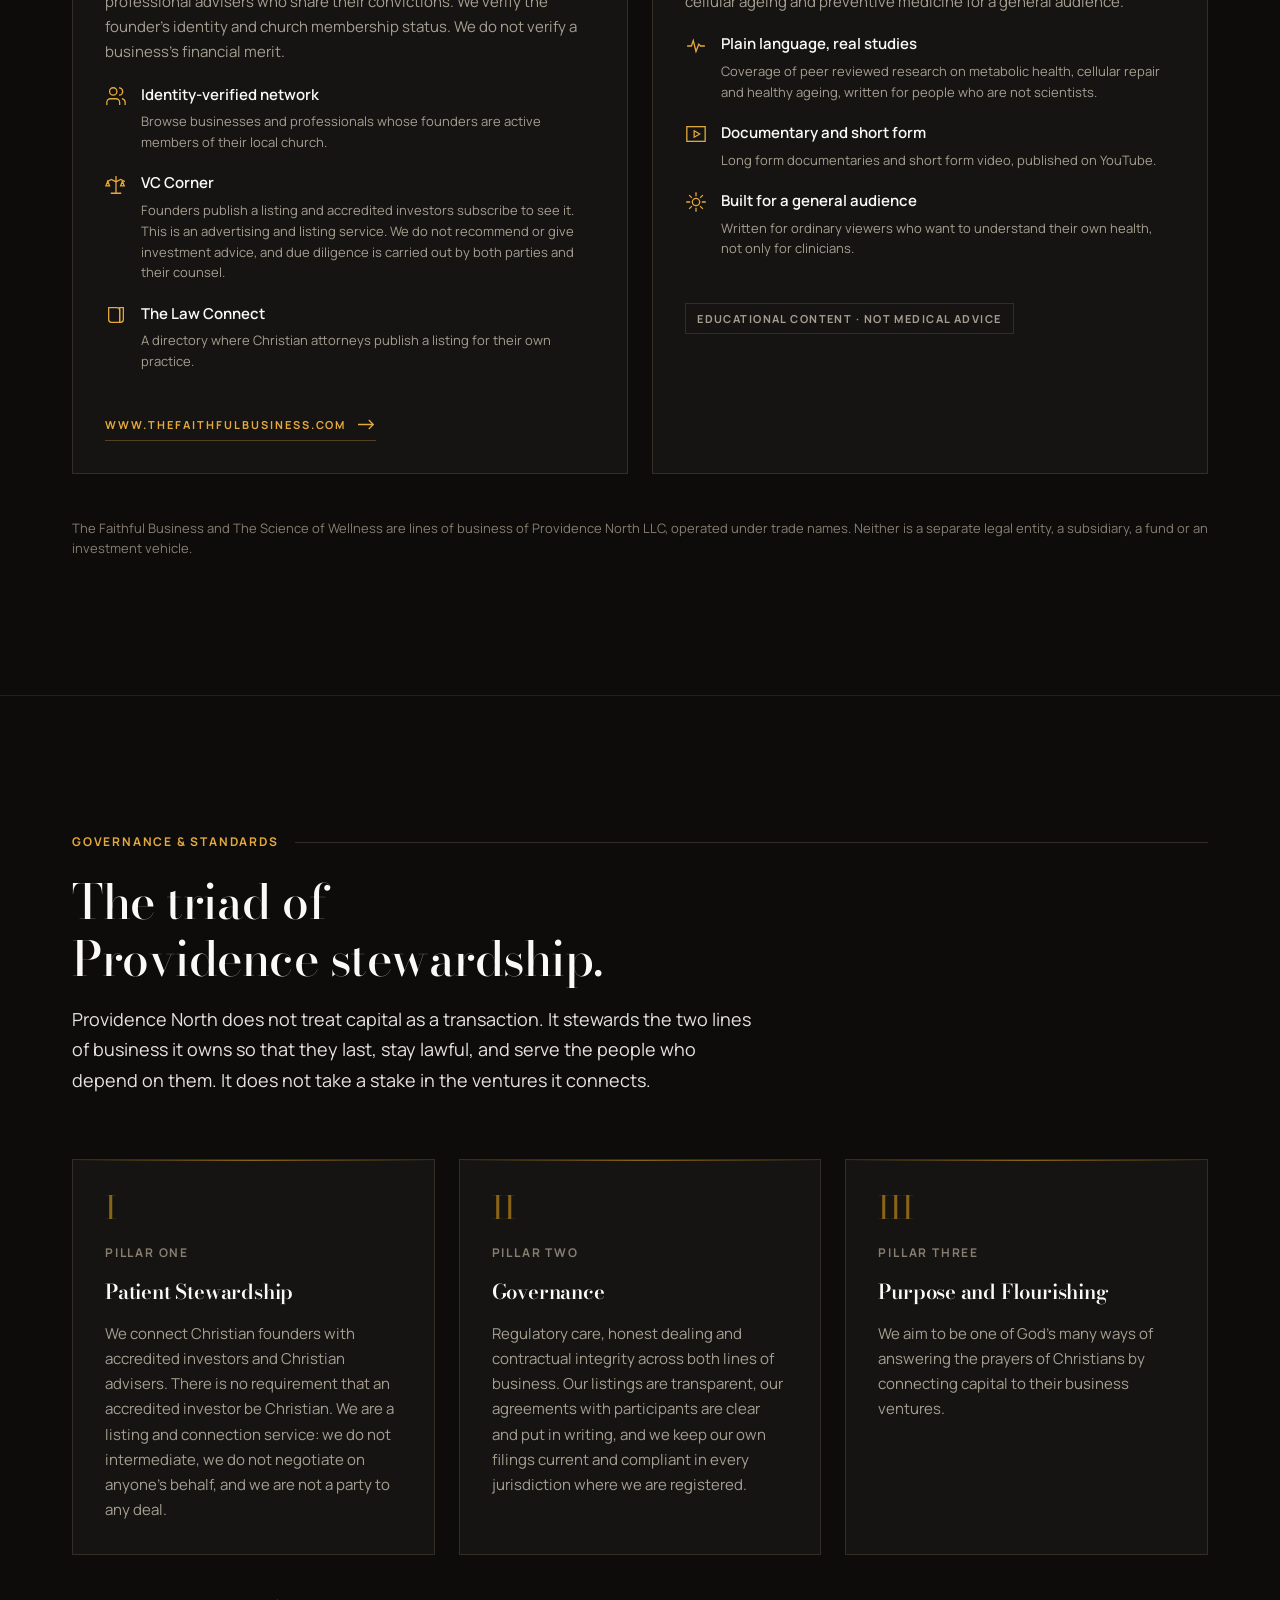
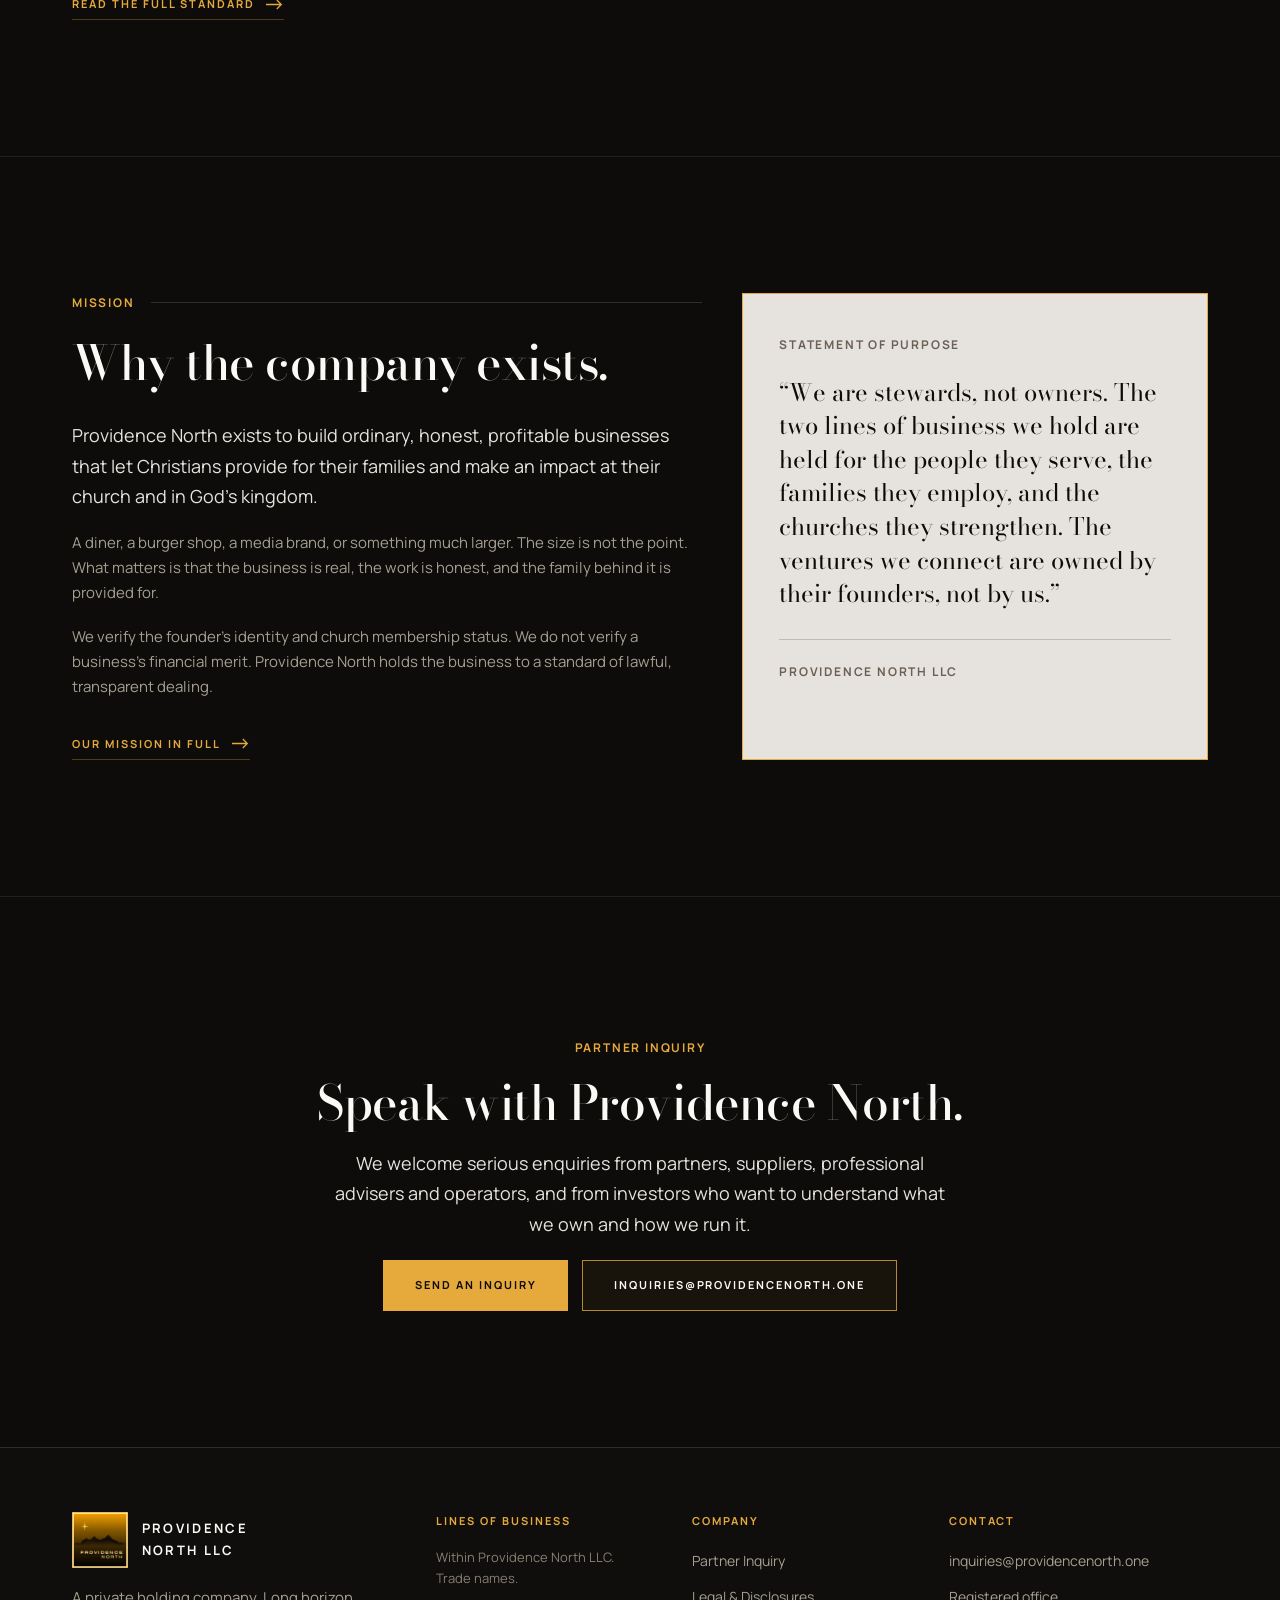
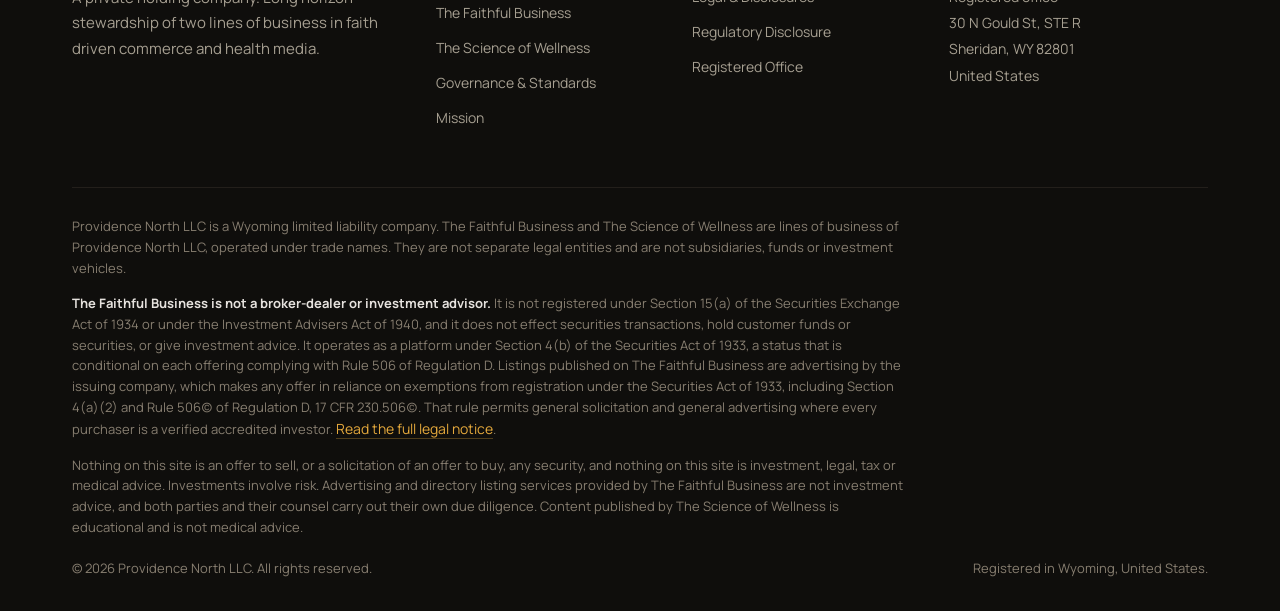
==== commit b640650d: "Task 220 Pillar Three revision: reframe prayer as a tool God uses, not a company practice Kevin's di" ====
--- a/index.html
+++ b/index.html
@@ -125,7 +125,7 @@
         <span class="triad-no">III</span>
         <span class="label mt-s" style="display:block">Pillar Three</span>
         <h3 class="h3 mt-s">Purpose and Flourishing</h3>
-        <p class="body mt-s">Prayer and spiritual purpose come first. We pray for the founders we serve and for the families their work supports, and we connect ordinary ventures that honour God to the investors, counsel and community that help them thrive.</p>
+        <p class="body mt-s">We aim to be one of God’s many ways of answering the prayers of Christians by connecting capital to their business ventures.</p>
       </div>
     </div>
     <a class="tlink mt-l" href="/governance.html" style="display:inline-flex;margin-top:2.5rem">Read the full standard <svg class="chev" viewBox="0 0 20 12" width="18" height="11" fill="none" stroke="#E5A93C" stroke-width="1.4"><path d="M0 6h17M12 1l5 5-5 5"/></svg></a>
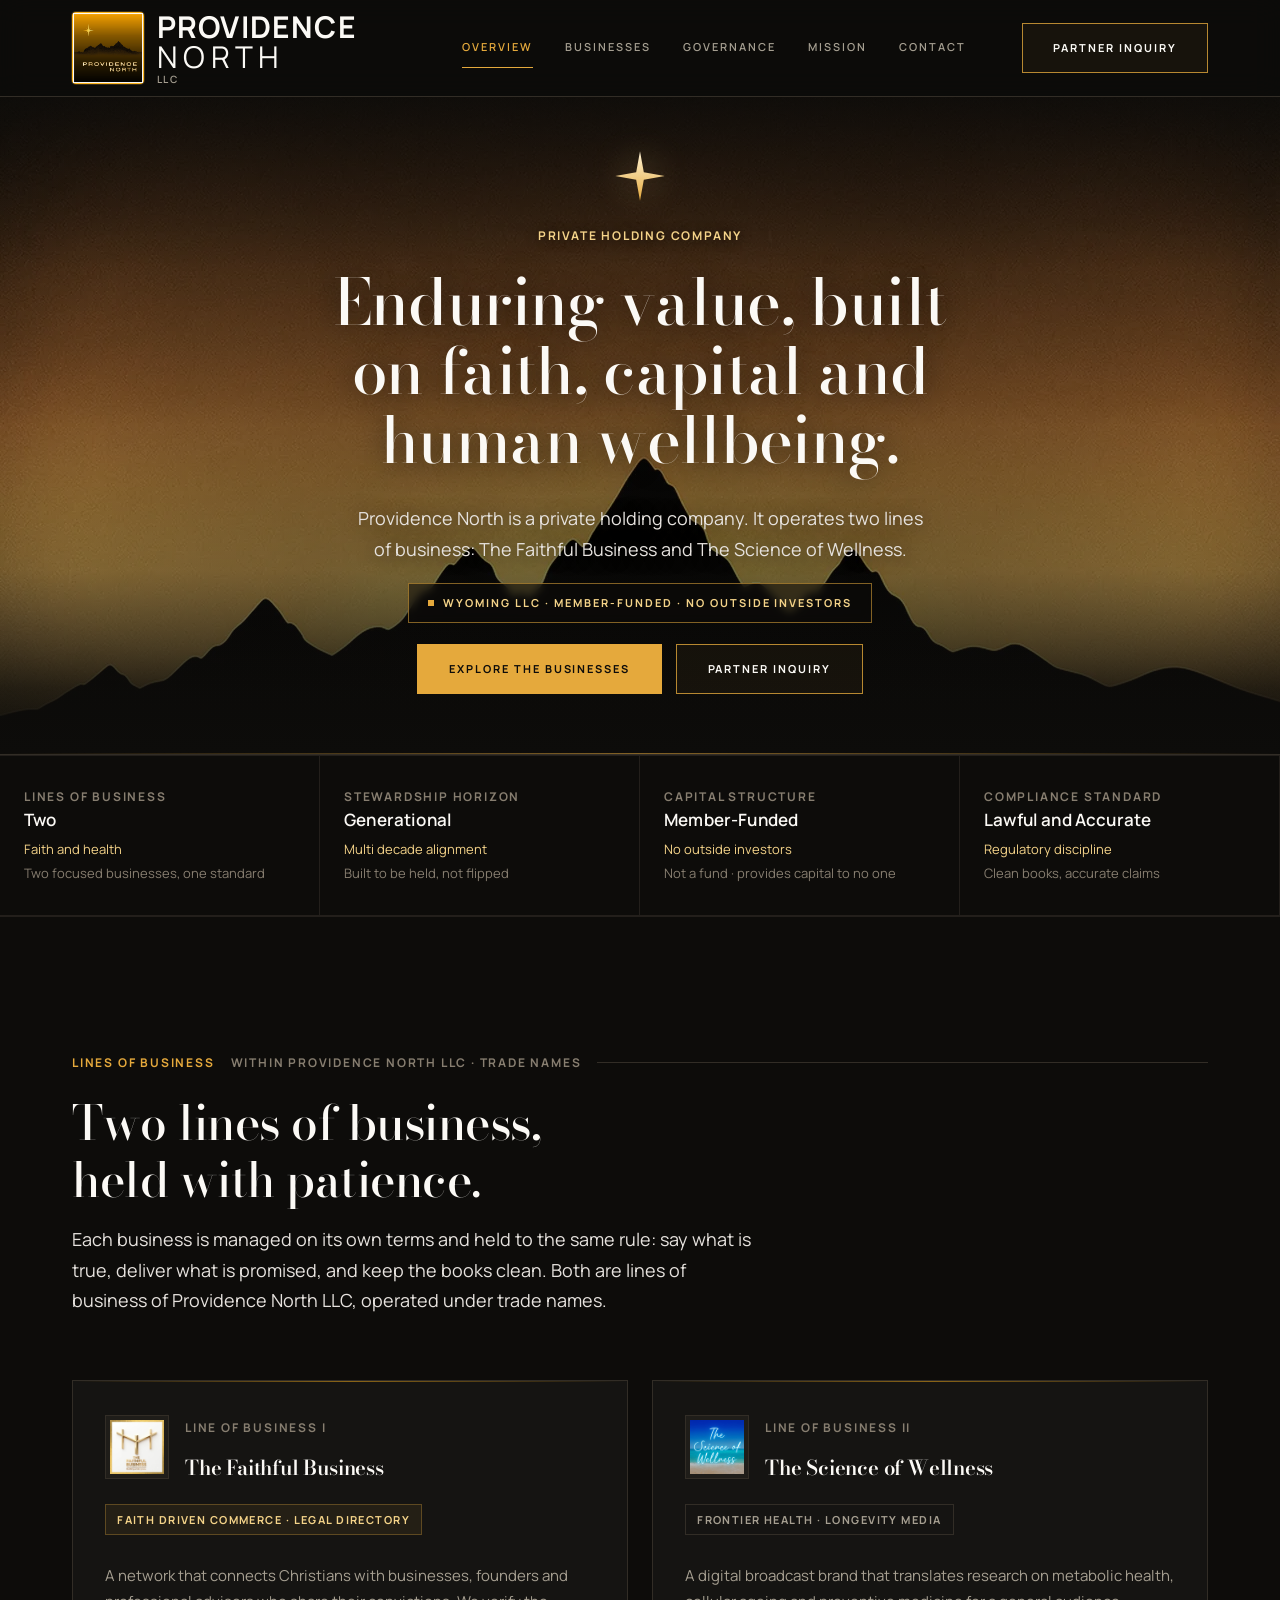
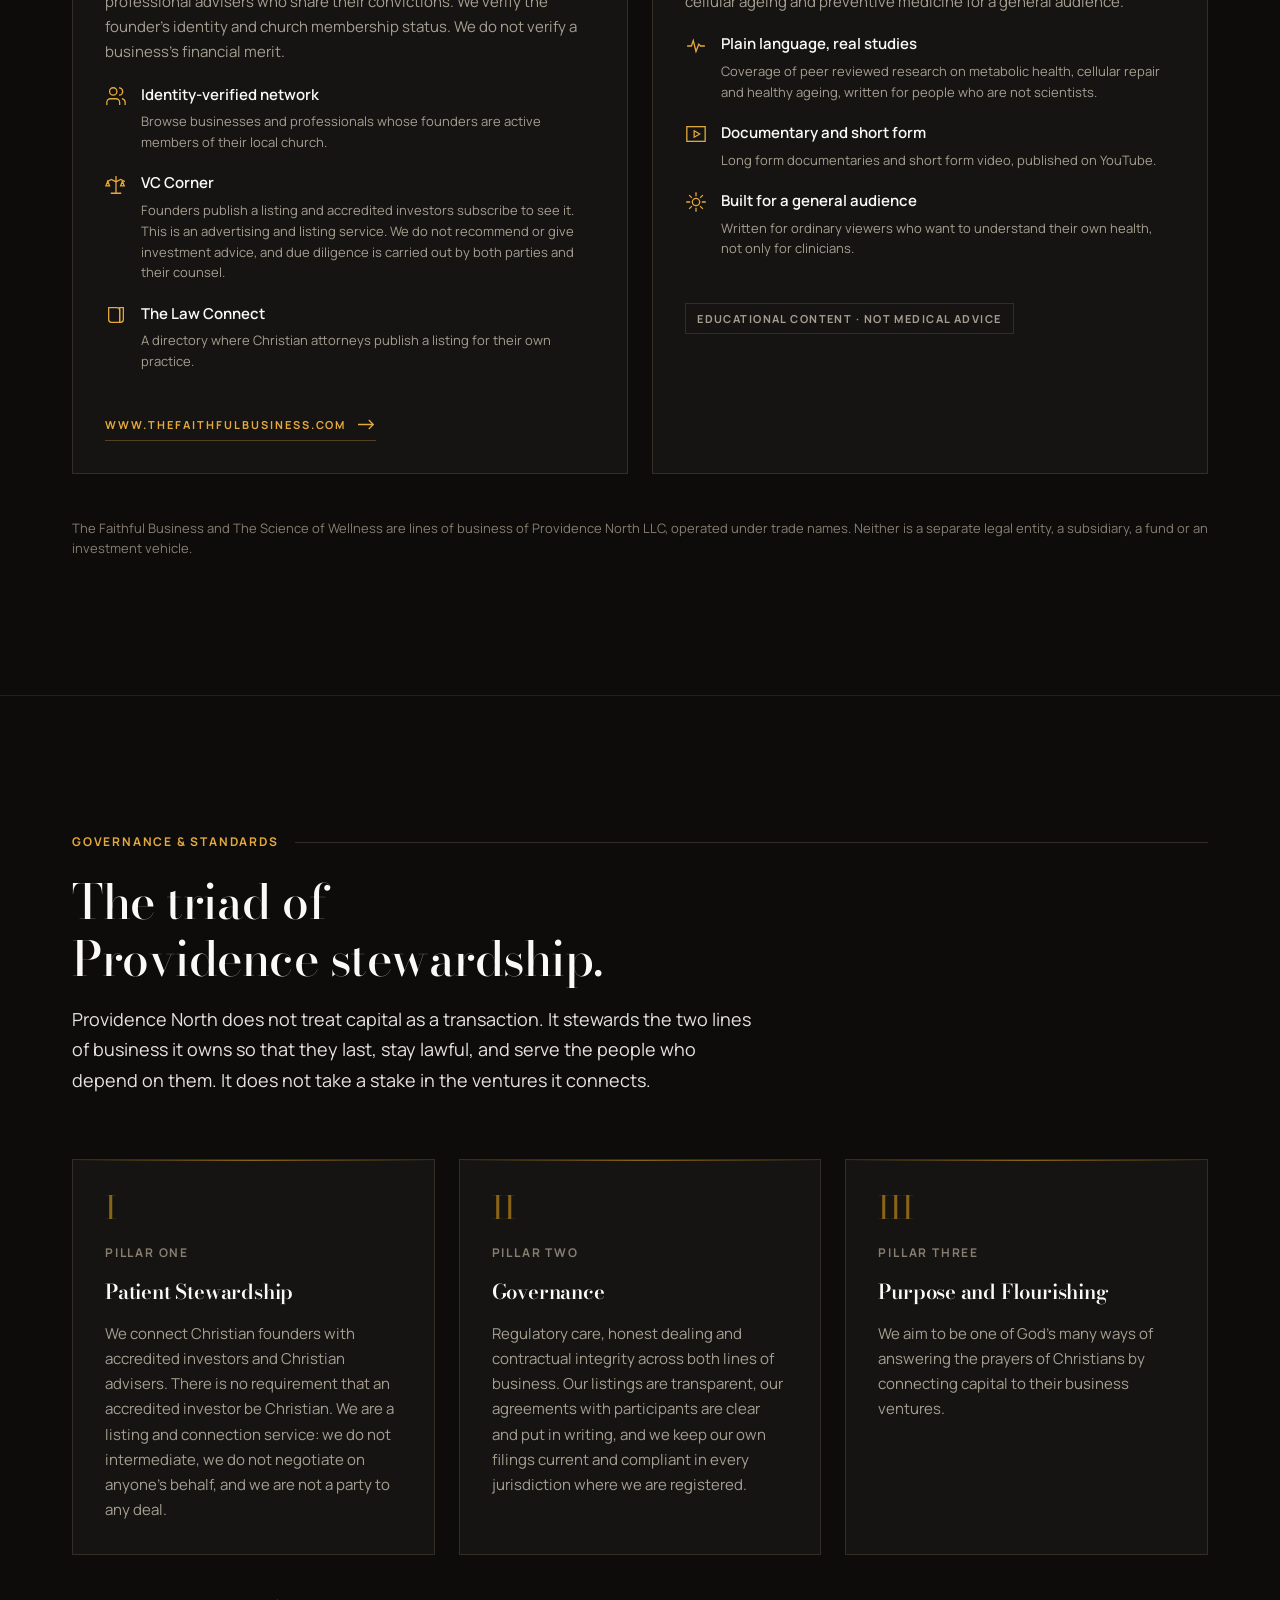
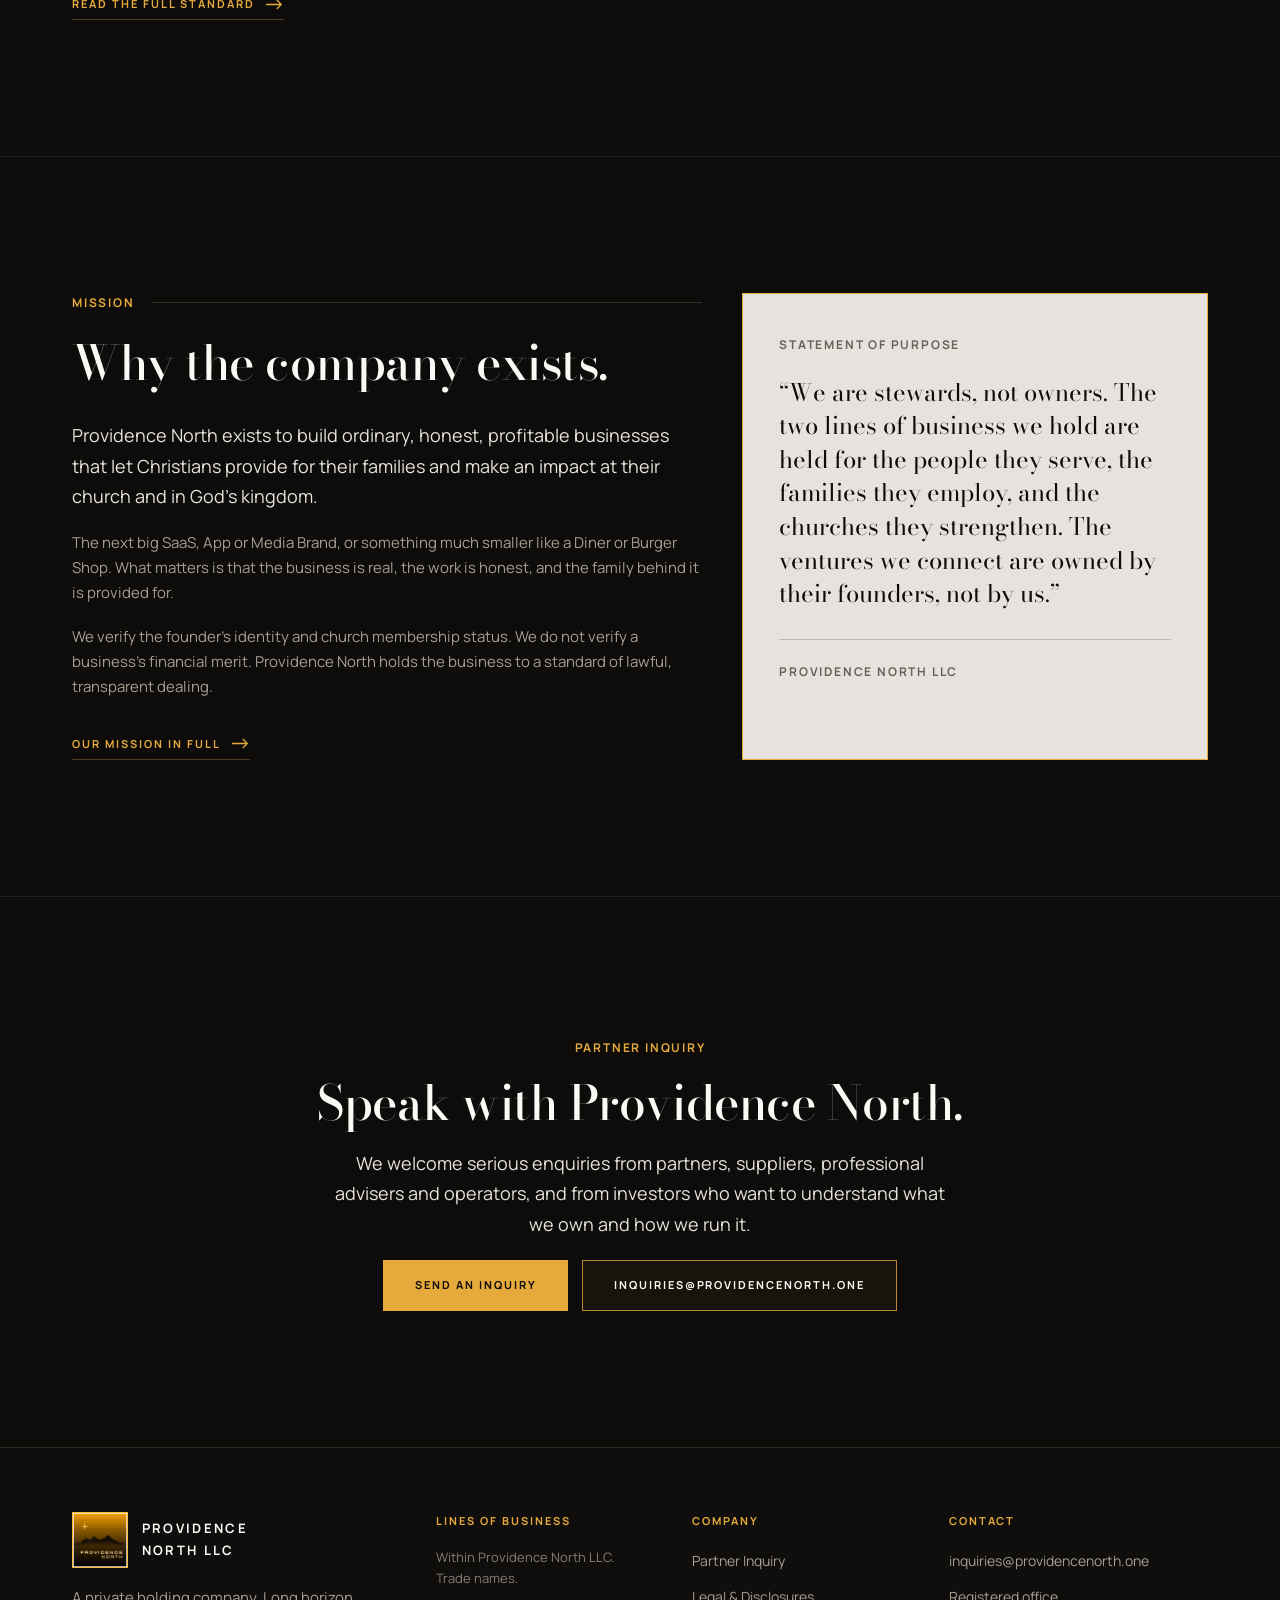
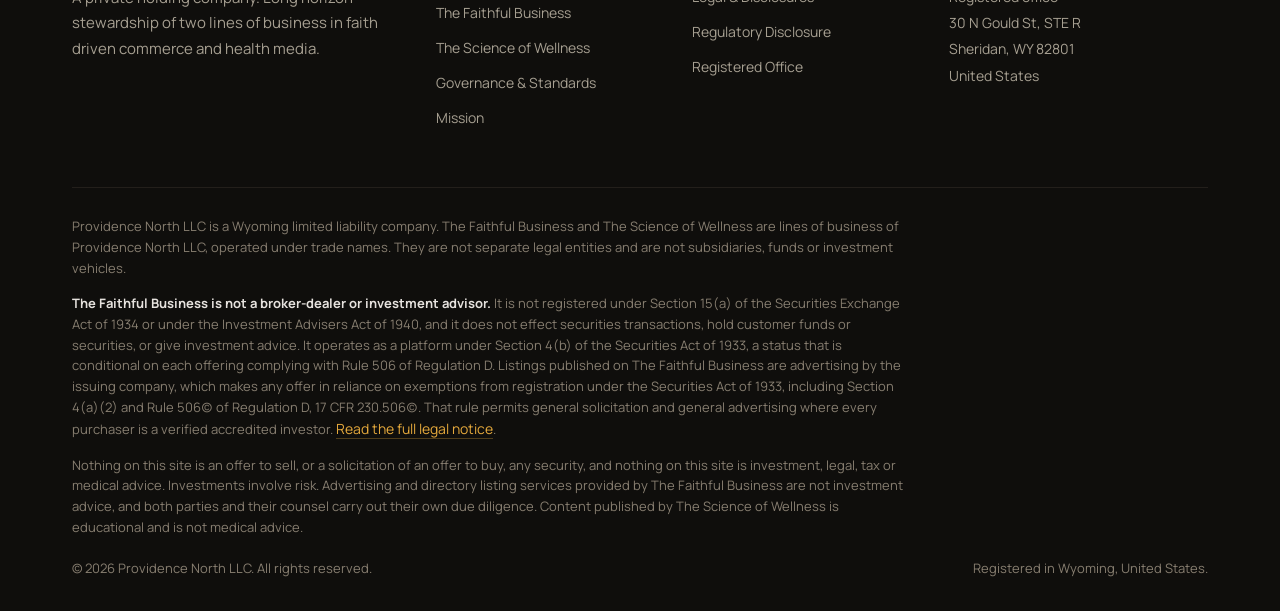
==== commit 1a17f553: "Task 220 mission revision: lead with growth-stage, keep small ventures in the frame Kevin's directio" ====
--- a/index.html
+++ b/index.html
@@ -139,7 +139,7 @@
         <h2 class="h2">Why the company exists.</h2>
         <div class="stack mt-m">
           <p class="lead">Providence North exists to build ordinary, honest, profitable businesses that let Christians provide for their families and make an impact at their church and in God's kingdom.</p>
-          <p class="body">A diner, a burger shop, a media brand, or something much larger. The size is not the point. What matters is that the business is real, the work is honest, and the family behind it is provided for.</p>
+          <p class="body">The next big SaaS, App or Media Brand, or something much smaller like a Diner or Burger Shop. What matters is that the business is real, the work is honest, and the family behind it is provided for.</p>
           <p class="body">We verify the founder’s identity and church membership status. We do not verify a business’s financial merit. Providence North holds the business to a standard of lawful, transparent dealing.</p>
         </div>
         <a class="tlink mt-l" href="/mission.html" style="display:inline-flex;margin-top:2.2rem">Our mission in full <svg class="chev" viewBox="0 0 20 12" width="18" height="11" fill="none" stroke="#E5A93C" stroke-width="1.4"><path d="M0 6h17M12 1l5 5-5 5"/></svg></a>
